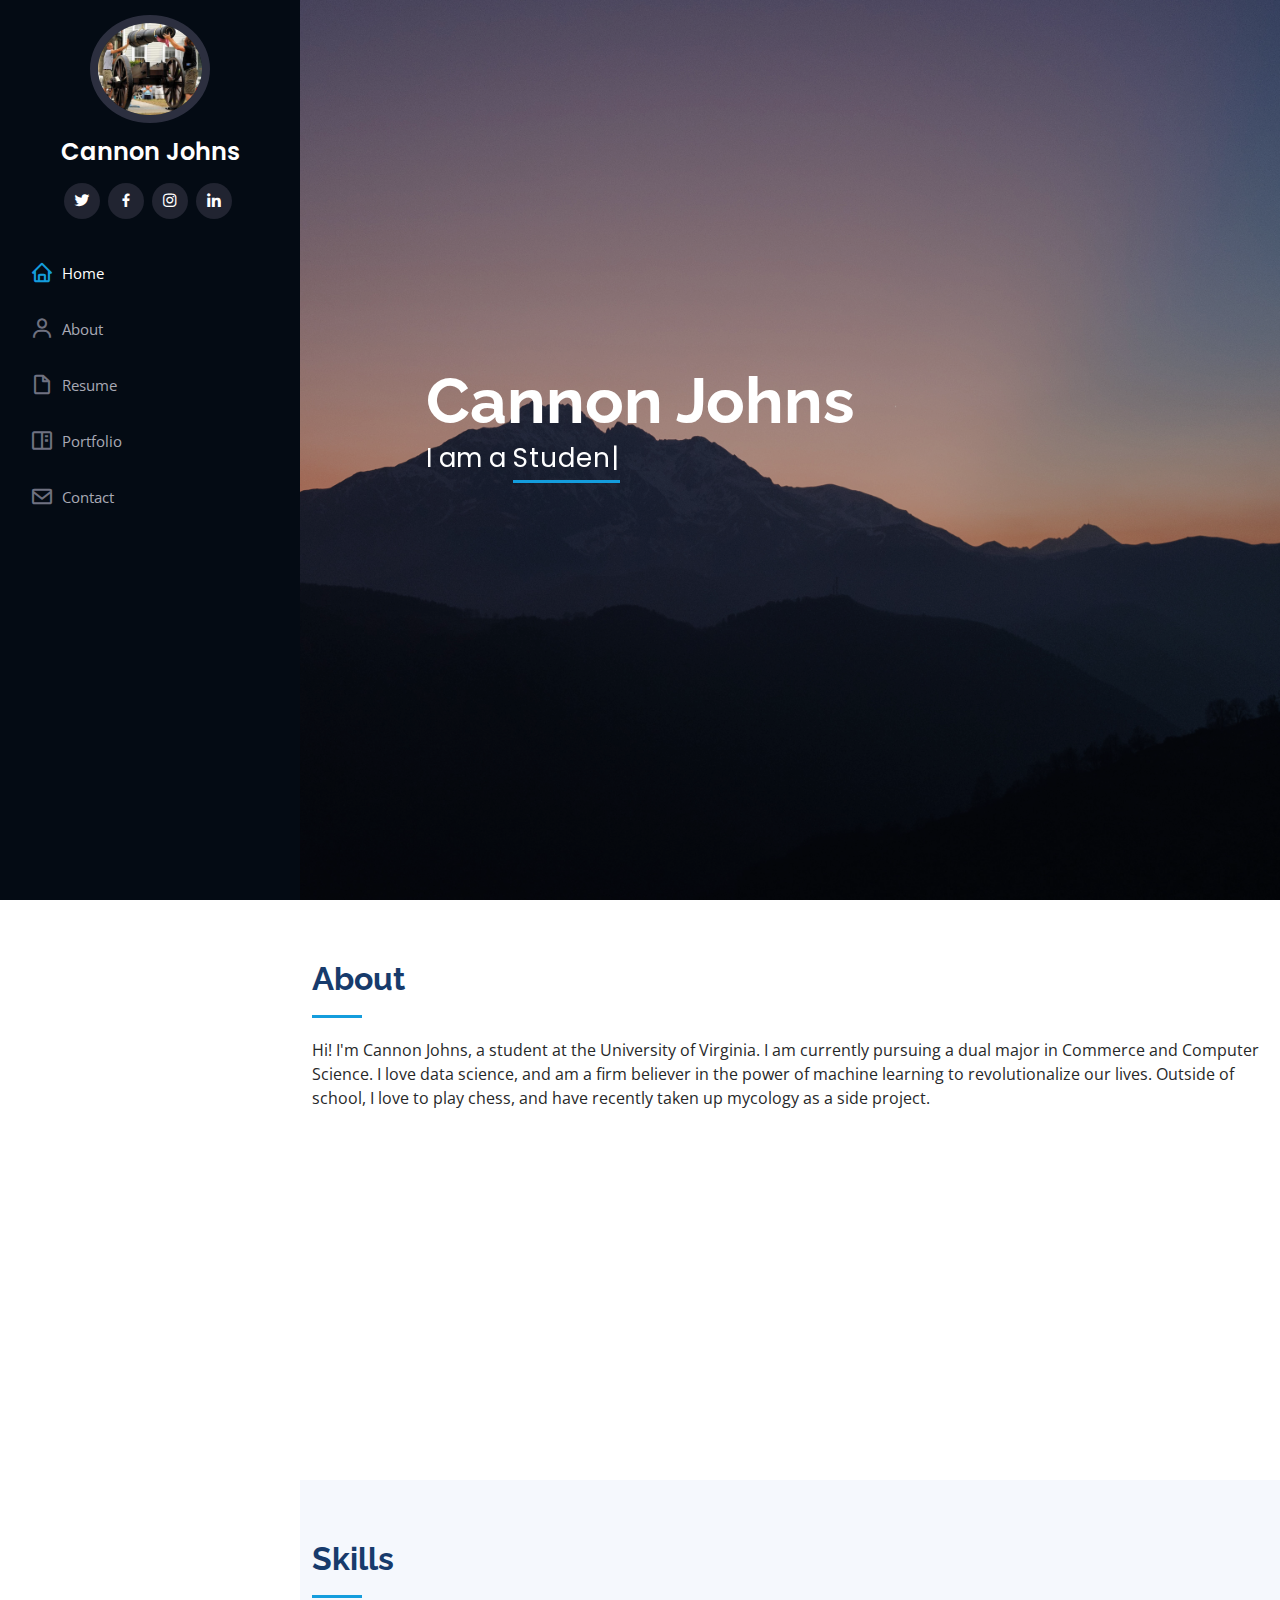
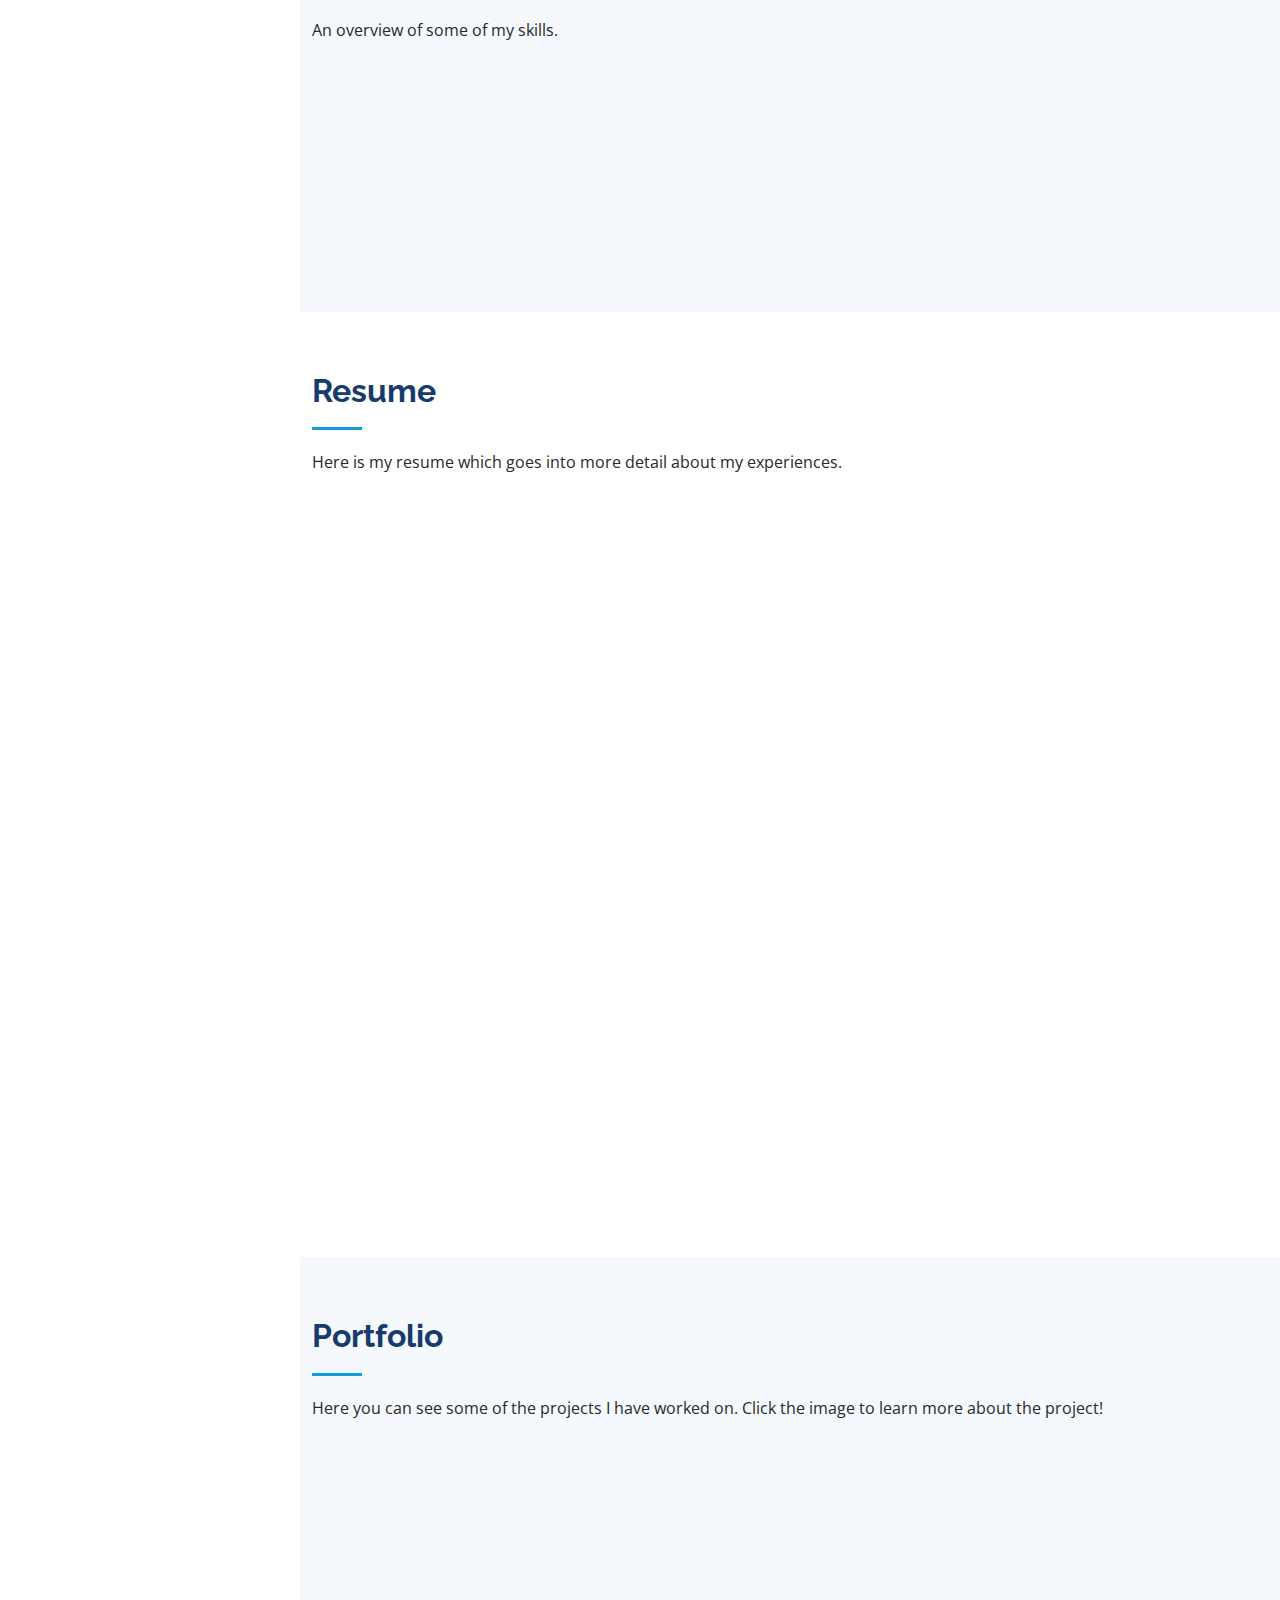
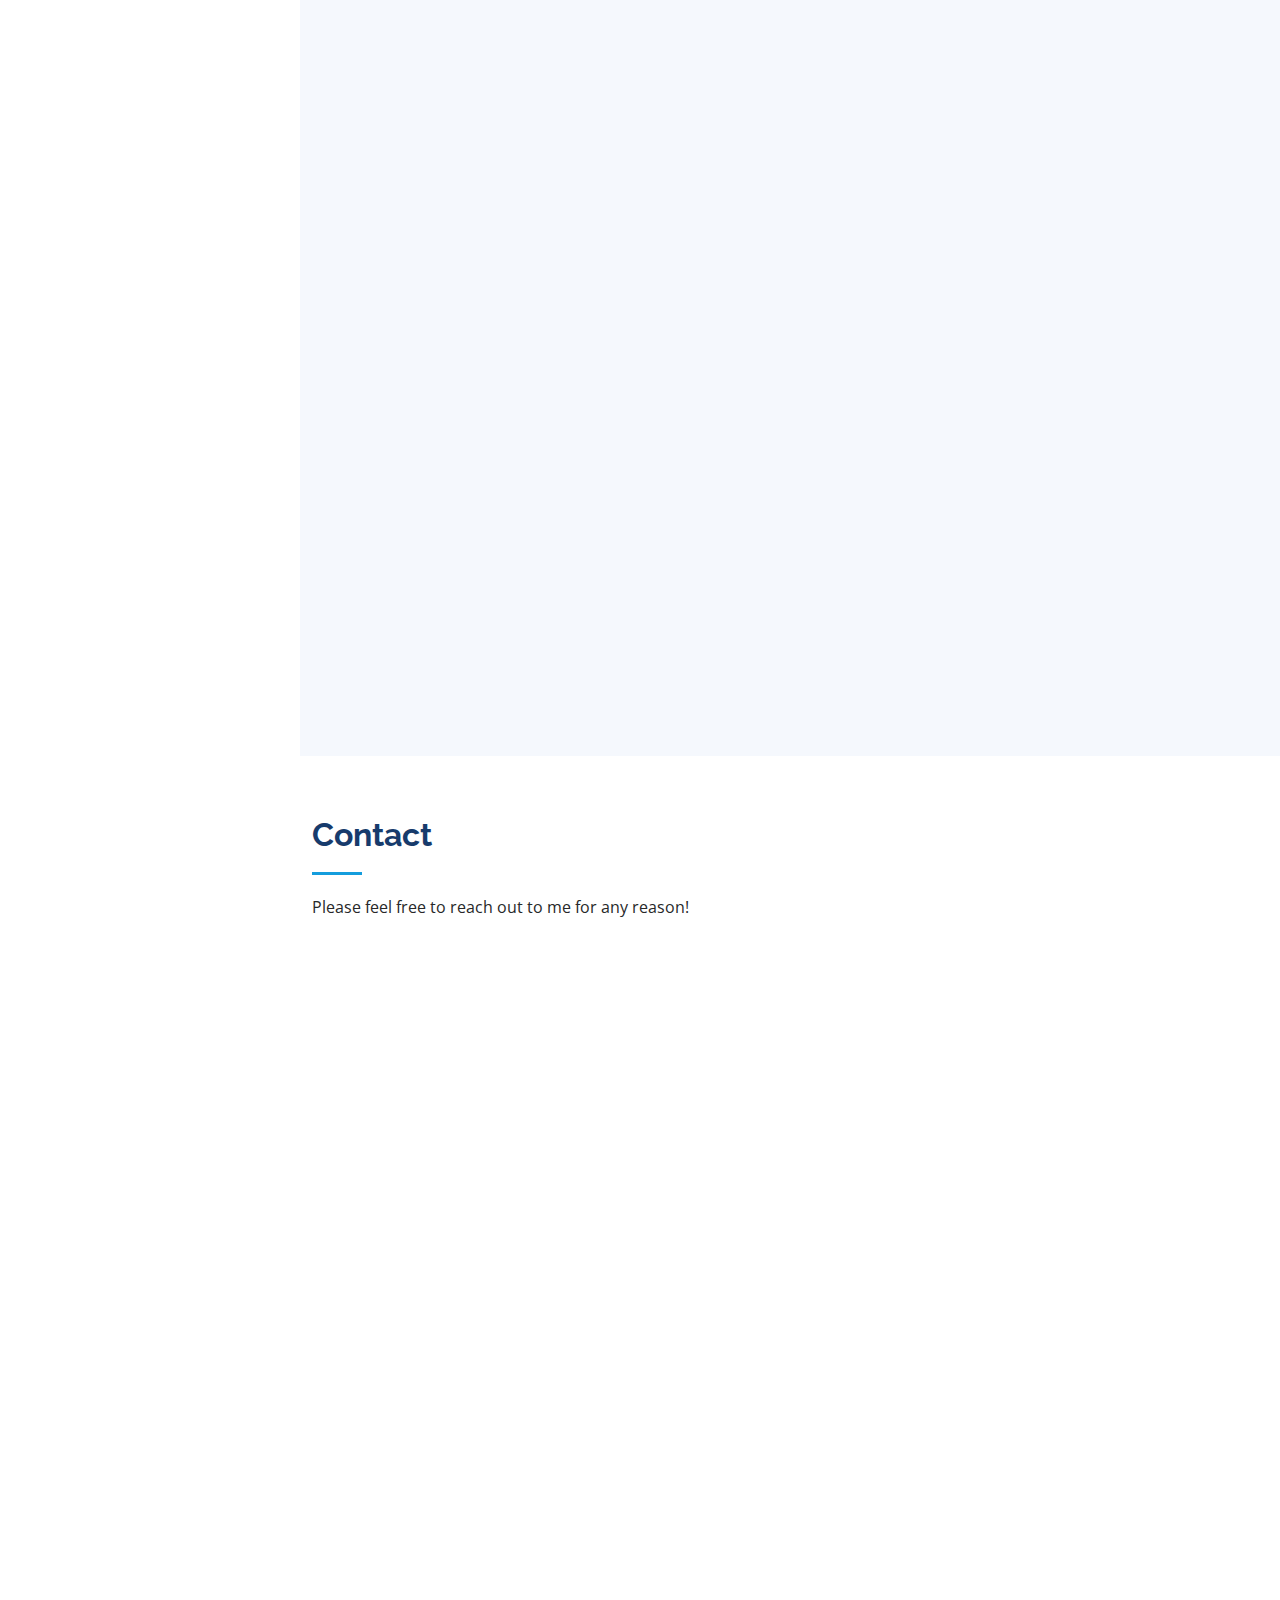
==== index.html @ 909ea7c9 "first" ====
<!DOCTYPE html>
<html lang="en">

<head>
  <meta charset="utf-8">
  <meta content="width=device-width, initial-scale=1.0" name="viewport">

  <title>Cannon Johns</title>
  <meta content="" name="description">
  <meta content="" name="keywords">

  <!-- Favicons -->
  <link href="assets/img/favicon.png" rel="icon">
  <link href="assets/img/apple-touch-icon.png" rel="apple-touch-icon">

  <!-- Google Fonts -->
  <link href="https://fonts.googleapis.com/css?family=Open+Sans:300,300i,400,400i,600,600i,700,700i|Raleway:300,300i,400,400i,500,500i,600,600i,700,700i|Poppins:300,300i,400,400i,500,500i,600,600i,700,700i" rel="stylesheet">

  <!-- Vendor CSS Files -->
  <!-- This is all bootstrap stuff, I kinda copy pasted it maybe... -->
  <link href="assets/vendor/aos/aos.css" rel="stylesheet">
  <link href="assets/vendor/bootstrap/css/bootstrap.min.css" rel="stylesheet">
  <link href="assets/vendor/bootstrap-icons/bootstrap-icons.css" rel="stylesheet">
  <link href="assets/vendor/boxicons/css/boxicons.min.css" rel="stylesheet">
  <link href="assets/vendor/glightbox/css/glightbox.min.css" rel="stylesheet">
  <link href="assets/vendor/swiper/swiper-bundle.min.css" rel="stylesheet">

  <!-- Actual Style Sheet -->
  <link href="assets/css/style.css" rel="stylesheet">

</head>

<body>


  <i class="bi bi-list mobile-nav-toggle d-xl-none"></i>

  <!-- ======= Header ======= -->
  <header id="header">
    <div class="d-flex flex-column">

      <div class="profile">
        <img src="assets/img/profile-img.jpg" alt="" class="img-fluid rounded-circle">
        <h1 class="text-light"><a href="index.html">Cannon Johns</a></h1>
        <div class="social-links mt-3 text-center">
          <a href="#" class="twitter"><i class="bx bxl-twitter"></i></a>
          <a href="#" class="facebook"><i class="bx bxl-facebook"></i></a>
          <a href="#" class="instagram"><i class="bx bxl-instagram"></i></a>
          <a href="#" class="linkedin"><i class="bx bxl-linkedin"></i></a>
        </div>
      </div>

      <nav id="navbar" class="nav-menu navbar">
        <ul>
          <li><a href="#hero" class="nav-link scrollto active"><i class="bx bx-home"></i> <span>Home</span></a></li>
          <li><a href="#about" class="nav-link scrollto"><i class="bx bx-user"></i> <span>About</span></a></li>
          <li><a href="#resume" class="nav-link scrollto"><i class="bx bx-file-blank"></i> <span>Resume</span></a></li>
          <li><a href="#portfolio" class="nav-link scrollto"><i class="bx bx-book-content"></i> <span>Portfolio</span></a></li>
          <li><a href="#contact" class="nav-link scrollto"><i class="bx bx-envelope"></i> <span>Contact</span></a></li>
        </ul>
      </nav><!-- .nav-menu -->
    </div>
  </header><!-- End Header -->

  <!-- I saw this on a site and thought it looked cool so I yoinked it -->
  <section id="hero" class="d-flex flex-column justify-content-center align-items-center">
    <div class="hero-container" data-aos="fade-in">
      <h1>Cannon Johns</h1>
      <p>I am a <span class="typed" data-typed-items="Student, Developer, Chess Player, Mycologist"></span></p>
    </div>
  </section>

  <main id="main">

    <!-- ======= About Section ======= -->
    <section id="about" class="about">
      <div class="container">

        <div class="section-title">
          <h2>About</h2>
          <p>Hi! I'm Cannon Johns, a student at the University of Virginia. I am currently pursuing a dual major in Commerce and Computer Science. I love data science, and am a firm believer in the power of machine learning to revolutionalize our lives. Outside of school, I love to play chess, and have recently taken up mycology as a side project.</p>
        </div>

        <div class="row">
          <div class="col-lg-4" data-aos="fade-right">
            <img src="assets/img/profile-img.jpg" class="img-fluid" alt="">
          </div>
          <div class="col-lg-8 pt-4 pt-lg-0 content" data-aos="fade-left">
            <h3>Student &amp; Data Scientist.</h3>
            <p class="font-italic">
              Here are some quick facts to help get to know me better.
            </p>
            <div class="row">
              <div class="col-lg-6">
                <ul>
                  <li><i class="bi bi-chevron-right"></i> <strong>Birthday:</strong> <span>August 6 2002</span></li>
                  <li><i class="bi bi-chevron-right"></i> <strong>Website:</strong> <span>www.cannon.fish</span></li>
                  <li><i class="bi bi-chevron-right"></i> <strong>Phone:</strong> <span>+1 954 299 5929</span></li>
                  <li><i class="bi bi-chevron-right"></i> <strong>City:</strong> <span>Fort Lauderdale, FL</span></li>
                </ul>
              </div>
              <div class="col-lg-6">
                <ul>
                  <li><i class="bi bi-chevron-right"></i> <strong>Age:</strong> <span>18</span></li>
                  <li><i class="bi bi-chevron-right"></i> <strong>Degree:</strong> <span>Pursuing Bachelors</span></li>
                  <li><i class="bi bi-chevron-right"></i> <strong>Email:</strong> <span>cannonjohns10@gmail.com</span></li>
                  <li><i class="bi bi-chevron-right"></i> <strong>Work Status:</strong> <span>Open to Summer Internships</span></li>
                </ul>
              </div>
            </div>
            <p>
             
            </p>
          </div>
        </div>

      </div>
    </section><!-- End About Section -->

    

    <!-- ======= Skills Section ======= -->
    <section id="skills" class="skills section-bg">
      <div class="container">

        <div class="section-title">
          <h2>Skills</h2>
          <p>An overview of some of my skills.</p>
        </div>

        <div class="row skills-content">

          <div class="col-lg-6" data-aos="fade-up">

            <div class="progress">
              <span class="skill">HTML <i class="val">100%</i></span>
              <div class="progress-bar-wrap">
                <div class="progress-bar" role="progressbar" aria-valuenow="100" aria-valuemin="0" aria-valuemax="100"></div>
              </div>
            </div>

            <div class="progress">
              <span class="skill">CSS <i class="val">90%</i></span>
              <div class="progress-bar-wrap">
                <div class="progress-bar" role="progressbar" aria-valuenow="90" aria-valuemin="0" aria-valuemax="100"></div>
              </div>
            </div>

            <div class="progress">
              <span class="skill">JavaScript <i class="val">75%</i></span>
              <div class="progress-bar-wrap">
                <div class="progress-bar" role="progressbar" aria-valuenow="75" aria-valuemin="0" aria-valuemax="100"></div>
              </div>
            </div>

          </div>

          <div class="col-lg-6" data-aos="fade-up" data-aos-delay="100">

            <div class="progress">
              <span class="skill">D3 <i class="val">80%</i></span>
              <div class="progress-bar-wrap">
                <div class="progress-bar" role="progressbar" aria-valuenow="80" aria-valuemin="0" aria-valuemax="100"></div>
              </div>
            </div>

            <div class="progress">
              <span class="skill">Python <i class="val">90%</i></span>
              <div class="progress-bar-wrap">
                <div class="progress-bar" role="progressbar" aria-valuenow="90" aria-valuemin="0" aria-valuemax="100"></div>
              </div>
            </div>

            <div class="progress">
              <span class="skill">TensorFLow <i class="val">55%</i></span>
              <div class="progress-bar-wrap">
                <div class="progress-bar" role="progressbar" aria-valuenow="55" aria-valuemin="0" aria-valuemax="100"></div>
              </div>
            </div>

          </div>

        </div>

      </div>
    </section><!-- End Skills Section -->

    <!-- ======= Resume Section ======= -->
    <section id="resume" class="resume">
      <div class="container">

        <div class="section-title">
          <h2>Resume</h2>
          <p>Here is my resume which goes into more detail about my experiences.</p>
        </div>

        <div class="row">
          <div class="col-lg-6" data-aos="fade-up">
            <h3 class="resume-title">Summary</h3>
            <div class="resume-item pb-0">
              <h4>Cannon Johns</h4>
              <p><em>Innovative and deadline-driven Data Scientist with 3+ years of experience designing and developing user-centered data visualization material from initial concept to final, polished deliverable.</em></p>
              <ul>
                <li>2801 Center Avenue, Fort Lauderdale, FL</li>
                <li>+1 954 299 5929</li>
                <li>cannonjohns10@gmail.com</li>
              </ul>
            </div>

            <h3 class="resume-title">Education</h3>
            <div class="resume-item">
              <h4>Bachelors In Commerce &amp; Computer Science</h4>
              <h5>2020 - 2024</h5>
              <p><em>University of Virginia, Charlottesville, VA</em></p>
              <p>replace this later</p>
            </div>
            <div class="resume-item">
              <h4>High School Diploma</h4>
              <h5>2016 - 2020</h5>
              <p><em>North Broward Preparatory</em></p>
              <p>Replace this later</p>
            </div>
          </div>
          <div class="col-lg-6" data-aos="fade-up" data-aos-delay="100">
            <h3 class="resume-title">Professional Experience</h3>
            <div class="resume-item">
              <h4>Forge Launch Internship</h4>
              <h5>2021 - Present</h5>
              <p><em>????</em></p>
              <ul>
                <li>I</li>
                <li>Don't </li>
                <li>Know</li>
                <li>Yet...</li>
              </ul>
            </div>
            <div class="resume-item">
              <h4>Fill in later</h4>
              <h5>1999 - 1998 :O</h5>
              <p><em>Fill in later</em></p>
              <ul>
                <li>Fill in later</li>
                <li>Fill in later</li>
                <li>Fill in later</li>
                <li>Fill in later</li>
              </ul>
            </div>
          </div>
        </div>

      </div>
    </section><!-- End Resume Section -->

    <!-- ======= Portfolio Section ======= -->
    <section id="portfolio" class="portfolio section-bg">
      <div class="container">

        <div class="section-title">
          <h2>Portfolio</h2>
          <p>Here you can see some of the projects I have worked on. Click the image to learn more about the project!</p>
        </div>

        <div class="row" data-aos="fade-up">
          <div class="col-lg-12 d-flex justify-content-center">
            <ul id="portfolio-flters">
              <li data-filter="*" class="filter-active">All</li>
              <li data-filter=".filter-app">Data</li>
              <li data-filter=".filter-card">Web</li>
              <li data-filter=".filter-web">Hobby</li>
            </ul>
          </div>
        </div>

        <div class="row portfolio-container" data-aos="fade-up" data-aos-delay="100">

          <div class="col-lg-4 col-md-6 portfolio-item filter-app">
            <div class="portfolio-wrap">
              <img src="assets/img/portfolio/portfolio-1.jpg" class="img-fluid" alt="">
              <div class="portfolio-links">
                <a href="assets/img/portfolio/portfolio-1.jpg" data-gallery="portfolioGallery" class="portfolio-lightbox" title="App 1"><i class="bx bx-plus"></i></a>
                <a href="portfolio-details.html" title="More Details"><i class="bx bx-link"></i></a>
              </div>
            </div>
          </div>

          <div class="col-lg-4 col-md-6 portfolio-item filter-web">
            <div class="portfolio-wrap">
              <img src="assets/img/portfolio/portfolio-2.jpg" class="img-fluid" alt="">
              <div class="portfolio-links">
                <a href="assets/img/portfolio/portfolio-2.jpg" data-gallery="portfolioGallery" class="portfolio-lightbox" title="Web 3"><i class="bx bx-plus"></i></a>
                <a href="portfolio-details.html" title="More Details"><i class="bx bx-link"></i></a>
              </div>
            </div>
          </div>

          <div class="col-lg-4 col-md-6 portfolio-item filter-app">
            <div class="portfolio-wrap">
              <img src="assets/img/portfolio/portfolio-3.jpg" class="img-fluid" alt="">
              <div class="portfolio-links">
                <a href="assets/img/portfolio/portfolio-3.jpg" data-gallery="portfolioGallery" class="portfolio-lightbox" title="App 2"><i class="bx bx-plus"></i></a>
                <a href="portfolio-details.html" title="More Details"><i class="bx bx-link"></i></a>
              </div>
            </div>
          </div>

          <div class="col-lg-4 col-md-6 portfolio-item filter-card">
            <div class="portfolio-wrap">
              <img src="assets/img/portfolio/portfolio-4.jpg" class="img-fluid" alt="">
              <div class="portfolio-links">
                <a href="assets/img/portfolio/portfolio-4.jpg" data-gallery="portfolioGallery" class="portfolio-lightbox" title="Card 2"><i class="bx bx-plus"></i></a>
                <a href="portfolio-details.html" title="More Details"><i class="bx bx-link"></i></a>
              </div>
            </div>
          </div>

          <div class="col-lg-4 col-md-6 portfolio-item filter-web">
            <div class="portfolio-wrap">
              <img src="assets/img/portfolio/portfolio-5.jpg" class="img-fluid" alt="">
              <div class="portfolio-links">
                <a href="assets/img/portfolio/portfolio-5.jpg" data-gallery="portfolioGallery" class="portfolio-lightbox" title="Web 2"><i class="bx bx-plus"></i></a>
                <a href="portfolio-details.html" title="More Details"><i class="bx bx-link"></i></a>
              </div>
            </div>
          </div>

          <div class="col-lg-4 col-md-6 portfolio-item filter-app">
            <div class="portfolio-wrap">
              <img src="assets/img/portfolio/portfolio-6.jpg" class="img-fluid" alt="">
              <div class="portfolio-links">
                <a href="assets/img/portfolio/portfolio-6.jpg" data-gallery="portfolioGallery" class="portfolio-lightbox" title="App 3"><i class="bx bx-plus"></i></a>
                <a href="portfolio-details.html" title="More Details"><i class="bx bx-link"></i></a>
              </div>
            </div>
          </div>

          <div class="col-lg-4 col-md-6 portfolio-item filter-card">
            <div class="portfolio-wrap">
              <img src="assets/img/portfolio/portfolio-7.jpg" class="img-fluid" alt="">
              <div class="portfolio-links">
                <a href="assets/img/portfolio/portfolio-7.jpg" data-gallery="portfolioGallery" class="portfolio-lightbox" title="Card 1"><i class="bx bx-plus"></i></a>
                <a href="portfolio-details.html" title="More Details"><i class="bx bx-link"></i></a>
              </div>
            </div>
          </div>

          <div class="col-lg-4 col-md-6 portfolio-item filter-card">
            <div class="portfolio-wrap">
              <img src="assets/img/portfolio/portfolio-8.jpg" class="img-fluid" alt="">
              <div class="portfolio-links">
                <a href="assets/img/portfolio/portfolio-8.jpg" data-gallery="portfolioGallery" class="portfolio-lightbox" title="Card 3"><i class="bx bx-plus"></i></a>
                <a href="portfolio-details.html" title="More Details"><i class="bx bx-link"></i></a>
              </div>
            </div>
          </div>

          <div class="col-lg-4 col-md-6 portfolio-item filter-web">
            <div class="portfolio-wrap">
              <img src="assets/img/portfolio/portfolio-9.jpg" class="img-fluid" alt="">
              <div class="portfolio-links">
                <a href="assets/img/portfolio/portfolio-9.jpg" data-gallery="portfolioGallery" class="portfolio-lightbox" title="Web 3"><i class="bx bx-plus"></i></a>
                <a href="portfolio-details.html" title="More Details"><i class="bx bx-link"></i></a>
              </div>
            </div>
          </div>

        </div>

      </div>
    </section><!-- End Portfolio Section -->

    

    <!-- ======= Contact Section ======= -->
    <section id="contact" class="contact">
      <div class="container">

        <div class="section-title">
          <h2>Contact</h2>
          <p>Please feel free to reach out to me for any reason!</p>
        </div>

        <div class="row" data-aos="fade-in">

          <div class="col-lg-5 d-flex align-items-stretch">
            <div class="info">
              <div class="address">
                <i class="bi bi-geo-alt"></i>
                <h4>Location:</h4>
                <p>228 Echols, Charlottesville, VA</p>
              </div>

              <div class="email">
                <i class="bi bi-envelope"></i>
                <h4>Email:</h4>
                <p>cannonjohns10@gmail.com</p>
              </div>

              <div class="phone">
                <i class="bi bi-phone"></i>
                <h4>Call:</h4>
                <p>+1 954 299 5929</p>
              </div>

              <iframe src="https://www.google.com/maps/embed?pb=!1m14!1m8!1m3!1d12570.322906606018!2d-78.5079772!3d38.0335529!3m2!1i1024!2i768!4f13.1!3m3!1m2!1s0x0%3A0x405108c2cc8b5846!2sUniversity%20of%20Virginia!5e0!3m2!1sen!2sus!4v1615738362156!5m2!1sen!2sus" frameborder="0" style="border:0; width: 100%; height: 290px;" allowfullscreen></iframe>
            </div>

          </div>

          <div class="col-lg-7 mt-5 mt-lg-0 d-flex align-items-stretch">
            <form action="forms/contact.php" method="post" role="form" class="php-email-form">
              <div class="row">
                <div class="form-group col-md-6">
                  <label for="name">Your Name</label>
                  <input type="text" name="name" class="form-control" id="name" required>
                </div>
                <div class="form-group col-md-6">
                  <label for="name">Your Email</label>
                  <input type="email" class="form-control" name="email" id="email" required>
                </div>
              </div>
              <div class="form-group">
                <label for="name">Subject</label>
                <input type="text" class="form-control" name="subject" id="subject" required>
              </div>
              <div class="form-group">
                <label for="name">Message</label>
                <textarea class="form-control" name="message" rows="10" required></textarea>
              </div>
              <div class="my-3">
                <div class="loading">Loading</div>
                <div class="error-message"></div>
                <div class="sent-message">Your message has been sent. Thank you!</div>
              </div>
              <div class="text-center"><button type="submit">Send Message</button></div>
            </form>
          </div>

        </div>

      </div>
    </section><!-- End Contact Section -->

  </main><!-- End #main -->

  <!-- ======= Footer ======= -->
  

  <a href="#" class="back-to-top d-flex align-items-center justify-content-center"><i class="bi bi-arrow-up-short"></i></a>

  <!-- Vendor JS Files -->
  <script src="assets/vendor/aos/aos.js"></script>
  <script src="assets/vendor/bootstrap/js/bootstrap.bundle.min.js"></script>
  <script src="assets/vendor/glightbox/js/glightbox.min.js"></script>
  <script src="assets/vendor/isotope-layout/isotope.pkgd.min.js"></script>
  <script src="assets/vendor/php-email-form/validate.js"></script>
  <script src="assets/vendor/purecounter/purecounter.js"></script>
  <script src="assets/vendor/swiper/swiper-bundle.min.js"></script>
  <script src="assets/vendor/typed.js/typed.min.js"></script>
  <script src="assets/vendor/waypoints/noframework.waypoints.js"></script>

  <!-- Template Main JS File -->
  <script src="assets/js/main.js"></script>

</body>

</html>
---- assets/css/style.css ----
/**
* Template Name: iPortfolio - v3.0.1
* Template URL: https://bootstrapmade.com/iportfolio-bootstrap-portfolio-websites-template/
* Author: BootstrapMade.com
* License: https://bootstrapmade.com/license/
*/

/*--------------------------------------------------------------
# General
--------------------------------------------------------------*/
body {
  font-family: "Open Sans", sans-serif;
  color: #272829;
}

a {
  color: #149ddd;
  text-decoration: none;
}

a:hover {
  color: #37b3ed;
  text-decoration: none;
}

h1, h2, h3, h4, h5, h6 {
  font-family: "Raleway", sans-serif;
}

/*--------------------------------------------------------------
# Back to top button
--------------------------------------------------------------*/
.back-to-top {
  position: fixed;
  visibility: hidden;
  opacity: 0;
  right: 15px;
  bottom: 15px;
  z-index: 996;
  background: #149ddd;
  width: 40px;
  height: 40px;
  border-radius: 50px;
  transition: all 0.4s;
}

.back-to-top i {
  font-size: 28px;
  color: #fff;
  line-height: 0;
}

.back-to-top:hover {
  background: #2eafec;
  color: #fff;
}

.back-to-top.active {
  visibility: visible;
  opacity: 1;
}

/*--------------------------------------------------------------
# Header
--------------------------------------------------------------*/
#header {
  position: fixed;
  top: 0;
  left: 0;
  bottom: 0;
  width: 300px;
  transition: all ease-in-out 0.5s;
  z-index: 9997;
  transition: all 0.5s;
  padding: 0 15px;
  background: #040b14;
  overflow-y: auto;
}

#header .profile img {
  margin: 15px auto;
  display: block;
  width: 120px;
  border: 8px solid #2c2f3f;
}

#header .profile h1 {
  font-size: 24px;
  margin: 0;
  padding: 0;
  font-weight: 600;
  -moz-text-align-last: center;
  text-align-last: center;
  font-family: "Poppins", sans-serif;
}

#header .profile h1 a, #header .profile h1 a:hover {
  color: #fff;
  text-decoration: none;
}

#header .profile .social-links a {
  font-size: 18px;
  display: inline-block;
  background: #212431;
  color: #fff;
  line-height: 1;
  padding: 8px 0;
  margin-right: 4px;
  border-radius: 50%;
  text-align: center;
  width: 36px;
  height: 36px;
  transition: 0.3s;
}

#header .profile .social-links a:hover {
  background: #149ddd;
  color: #fff;
  text-decoration: none;
}

#main {
  margin-left: 300px;
}

@media (max-width: 1199px) {
  #header {
    left: -300px;
  }
  #main {
    margin-left: 0;
  }
}

/*--------------------------------------------------------------
# Navigation Menu
--------------------------------------------------------------*/
/* Desktop Navigation */
.nav-menu {
  padding: 30px 0 0 0;
}

.nav-menu * {
  margin: 0;
  padding: 0;
  list-style: none;
}

.nav-menu > ul > li {
  position: relative;
  white-space: nowrap;
}

.nav-menu a {
  display: flex;
  align-items: center;
  color: #a8a9b4;
  padding: 12px 15px;
  margin-bottom: 8px;
  transition: 0.3s;
  font-size: 15px;
}

.nav-menu a i {
  font-size: 24px;
  padding-right: 8px;
  color: #6f7180;
}

.nav-menu a:hover, .nav-menu .active, .nav-menu li:hover > a {
  text-decoration: none;
  color: #fff;
}

.nav-menu a:hover i, .nav-menu .active i, .nav-menu li:hover > a i {
  color: #149ddd;
}

/* Mobile Navigation */
.mobile-nav-toggle {
  position: fixed;
  right: 15px;
  top: 15px;
  z-index: 9998;
  border: 0;
  font-size: 24px;
  transition: all 0.4s;
  outline: none !important;
  background-color: #149ddd;
  color: #fff;
  width: 40px;
  height: 40px;
  display: inline-flex;
  align-items: center;
  justify-content: center;
  line-height: 0;
  border-radius: 50px;
  cursor: pointer;
}

.mobile-nav-active {
  overflow: hidden;
}

.mobile-nav-active #header {
  left: 0;
}

/*--------------------------------------------------------------
# Hero Section
--------------------------------------------------------------*/
#hero {
  width: 100%;
  height: 100vh;
  background: url("../img/hero-bg.jpg") top center;
  background-size: cover;
}

#hero:before {
  content: "";
  background: rgba(5, 13, 24, 0.3);
  position: absolute;
  bottom: 0;
  top: 0;
  left: 0;
  right: 0;
  z-index: 1;
}

#hero .hero-container {
  position: relative;
  z-index: 2;
  min-width: 300px;
}

#hero h1 {
  margin: 0 0 10px 0;
  font-size: 64px;
  font-weight: 700;
  line-height: 56px;
  color: #fff;
}

#hero p {
  color: #fff;
  margin-bottom: 50px;
  font-size: 26px;
  font-family: "Poppins", sans-serif;
}

#hero p span {
  color: #fff;
  padding-bottom: 4px;
  letter-spacing: 1px;
  border-bottom: 3px solid #149ddd;
}

@media (min-width: 1024px) {
  #hero {
    background-attachment: fixed;
  }
}

@media (max-width: 768px) {
  #hero h1 {
    font-size: 28px;
    line-height: 36px;
  }
  #hero h2 {
    font-size: 18px;
    line-height: 24px;
    margin-bottom: 30px;
  }
}

/*--------------------------------------------------------------
# Sections General
--------------------------------------------------------------*/
section {
  padding: 60px 0;
  overflow: hidden;
}

.section-bg {
  background: #f5f8fd;
}

.section-title {
  padding-bottom: 30px;
}

.section-title h2 {
  font-size: 32px;
  font-weight: bold;
  margin-bottom: 20px;
  padding-bottom: 20px;
  position: relative;
  color: #173b6c;
}

.section-title h2::after {
  content: '';
  position: absolute;
  display: block;
  width: 50px;
  height: 3px;
  background: #149ddd;
  bottom: 0;
  left: 0;
}

.section-title p {
  margin-bottom: 0;
}

/*--------------------------------------------------------------
# About
--------------------------------------------------------------*/
.about .content h3 {
  font-weight: 700;
  font-size: 26px;
  color: #173b6c;
}

.about .content ul {
  list-style: none;
  padding: 0;
}

.about .content ul li {
  margin-bottom: 20px;
  display: flex;
  align-items: center;
}

.about .content ul strong {
  margin-right: 10px;
}

.about .content ul i {
  font-size: 16px;
  margin-right: 5px;
  color: #149ddd;
  line-height: 0;
}

.about .content p:last-child {
  margin-bottom: 0;
}

/*--------------------------------------------------------------
# Facts
--------------------------------------------------------------*/
.facts {
  padding-bottom: 30px;
}

.facts .count-box {
  padding: 30px;
  width: 100%;
}

.facts .count-box i {
  display: block;
  font-size: 44px;
  color: #149ddd;
  float: left;
  line-height: 0;
}

.facts .count-box span {
  font-size: 48px;
  line-height: 40px;
  display: block;
  font-weight: 700;
  color: #050d18;
  margin-left: 60px;
}

.facts .count-box p {
  padding: 15px 0 0 0;
  margin: 0 0 0 60px;
  font-family: "Raleway", sans-serif;
  font-size: 14px;
  color: #122f57;
}

.facts .count-box a {
  font-weight: 600;
  display: block;
  margin-top: 20px;
  color: #122f57;
  font-size: 15px;
  font-family: "Poppins", sans-serif;
  transition: ease-in-out 0.3s;
}

.facts .count-box a:hover {
  color: #1f5297;
}

/*--------------------------------------------------------------
# Akills
--------------------------------------------------------------*/
.skills .progress {
  height: 60px;
  display: block;
  background: none;
  border-radius: 0;
}

.skills .progress .skill {
  padding: 0;
  margin: 0 0 6px 0;
  text-transform: uppercase;
  display: block;
  font-weight: 600;
  font-family: "Poppins", sans-serif;
  color: #050d18;
}

.skills .progress .skill .val {
  float: right;
  font-style: normal;
}

.skills .progress-bar-wrap {
  background: #dce8f8;
  height: 10px;
}

.skills .progress-bar {
  width: 1px;
  height: 10px;
  transition: .9s;
  background-color: #149ddd;
}

/*--------------------------------------------------------------
# Resume
--------------------------------------------------------------*/
.resume .resume-title {
  font-size: 26px;
  font-weight: 700;
  margin-top: 20px;
  margin-bottom: 20px;
  color: #050d18;
}

.resume .resume-item {
  padding: 0 0 20px 20px;
  margin-top: -2px;
  border-left: 2px solid #1f5297;
  position: relative;
}

.resume .resume-item h4 {
  line-height: 18px;
  font-size: 18px;
  font-weight: 600;
  text-transform: uppercase;
  font-family: "Poppins", sans-serif;
  color: #050d18;
  margin-bottom: 10px;
}

.resume .resume-item h5 {
  font-size: 16px;
  background: #e4edf9;
  padding: 5px 15px;
  display: inline-block;
  font-weight: 600;
  margin-bottom: 10px;
}

.resume .resume-item ul {
  padding-left: 20px;
}

.resume .resume-item ul li {
  padding-bottom: 10px;
}

.resume .resume-item:last-child {
  padding-bottom: 0;
}

.resume .resume-item::before {
  content: "";
  position: absolute;
  width: 16px;
  height: 16px;
  border-radius: 50px;
  left: -9px;
  top: 0;
  background: #fff;
  border: 2px solid #1f5297;
}

/*--------------------------------------------------------------
# Portfolio
--------------------------------------------------------------*/
.portfolio .portfolio-item {
  margin-bottom: 30px;
}

.portfolio #portfolio-flters {
  padding: 0;
  margin: 0 auto 35px auto;
  list-style: none;
  text-align: center;
  background: #fff;
  border-radius: 50px;
  padding: 2px 15px;
}

.portfolio #portfolio-flters li {
  cursor: pointer;
  display: inline-block;
  padding: 10px 15px 8px 15px;
  font-size: 14px;
  font-weight: 600;
  line-height: 1;
  text-transform: uppercase;
  color: #272829;
  margin-bottom: 5px;
  transition: all 0.3s ease-in-out;
}

.portfolio #portfolio-flters li:hover, .portfolio #portfolio-flters li.filter-active {
  color: #149ddd;
}

.portfolio #portfolio-flters li:last-child {
  margin-right: 0;
}

.portfolio .portfolio-wrap {
  transition: 0.3s;
  position: relative;
  overflow: hidden;
  z-index: 1;
}

.portfolio .portfolio-wrap::before {
  content: "";
  background: rgba(255, 255, 255, 0.5);
  position: absolute;
  left: 0;
  right: 0;
  top: 0;
  bottom: 0;
  transition: all ease-in-out 0.3s;
  z-index: 2;
  opacity: 0;
}

.portfolio .portfolio-wrap .portfolio-links {
  opacity: 1;
  left: 0;
  right: 0;
  bottom: -60px;
  z-index: 3;
  position: absolute;
  transition: all ease-in-out 0.3s;
  display: flex;
  justify-content: center;
}

.portfolio .portfolio-wrap .portfolio-links a {
  color: #fff;
  font-size: 28px;
  text-align: center;
  background: rgba(20, 157, 221, 0.75);
  transition: 0.3s;
  width: 50%;
}

.portfolio .portfolio-wrap .portfolio-links a:hover {
  background: rgba(20, 157, 221, 0.95);
}

.portfolio .portfolio-wrap .portfolio-links a + a {
  border-left: 1px solid #37b3ed;
}

.portfolio .portfolio-wrap:hover::before {
  top: 0;
  left: 0;
  right: 0;
  bottom: 0;
  opacity: 1;
}

.portfolio .portfolio-wrap:hover .portfolio-links {
  opacity: 1;
  bottom: 0;
}

/*--------------------------------------------------------------
# Portfolio Details
--------------------------------------------------------------*/
.portfolio-details {
  padding-top: 40px;
}

.portfolio-details .portfolio-details-slider img {
  width: 100%;
}

.portfolio-details .portfolio-details-slider .swiper-pagination {
  margin-top: 20px;
  position: relative;
}

.portfolio-details .portfolio-details-slider .swiper-pagination .swiper-pagination-bullet {
  width: 12px;
  height: 12px;
  background-color: #fff;
  opacity: 1;
  border: 1px solid #149ddd;
}

.portfolio-details .portfolio-details-slider .swiper-pagination .swiper-pagination-bullet-active {
  background-color: #149ddd;
}

.portfolio-details .portfolio-info {
  padding: 30px;
  box-shadow: 0px 0 30px rgba(5, 13, 24, 0.08);
}

.portfolio-details .portfolio-info h3 {
  font-size: 22px;
  font-weight: 700;
  margin-bottom: 20px;
  padding-bottom: 20px;
  border-bottom: 1px solid #eee;
}

.portfolio-details .portfolio-info ul {
  list-style: none;
  padding: 0;
  font-size: 15px;
}

.portfolio-details .portfolio-info ul li + li {
  margin-top: 10px;
}

.portfolio-details .portfolio-description {
  padding-top: 30px;
}

.portfolio-details .portfolio-description h2 {
  font-size: 26px;
  font-weight: 700;
  margin-bottom: 20px;
}

.portfolio-details .portfolio-description p {
  padding: 0;
}

/*--------------------------------------------------------------
# Services
--------------------------------------------------------------*/
.services .icon-box {
  margin-bottom: 20px;
}

.services .icon {
  float: left;
  display: flex;
  align-items: center;
  justify-content: center;
  width: 54px;
  height: 54px;
  background: #149ddd;
  border-radius: 50%;
  transition: 0.5s;
  border: 1px solid #149ddd;
}

.services .icon i {
  color: #fff;
  font-size: 24px;
  line-height: 0;
}

.services .icon-box:hover .icon {
  background: #fff;
}

.services .icon-box:hover .icon i {
  color: #149ddd;
}

.services .title {
  margin-left: 80px;
  font-weight: 700;
  margin-bottom: 15px;
  font-size: 18px;
}

.services .title a {
  color: #343a40;
}

.services .title a:hover {
  color: #149ddd;
}

.services .description {
  margin-left: 80px;
  line-height: 24px;
  font-size: 14px;
}

/*--------------------------------------------------------------
# Testimonials
--------------------------------------------------------------*/
.testimonials .testimonial-item {
  box-sizing: content-box;
  text-align: center;
  min-height: 320px;
}

.testimonials .testimonial-item .testimonial-img {
  width: 90px;
  border-radius: 50%;
  margin: 0 auto;
}

.testimonials .testimonial-item h3 {
  font-size: 18px;
  font-weight: bold;
  margin: 10px 0 5px 0;
  color: #111;
}

.testimonials .testimonial-item h4 {
  font-size: 14px;
  color: #999;
  margin: 0;
}

.testimonials .testimonial-item .quote-icon-left, .testimonials .testimonial-item .quote-icon-right {
  color: #c3e8fa;
  font-size: 26px;
}

.testimonials .testimonial-item .quote-icon-left {
  display: inline-block;
  left: -5px;
  position: relative;
}

.testimonials .testimonial-item .quote-icon-right {
  display: inline-block;
  right: -5px;
  position: relative;
  top: 10px;
}

.testimonials .testimonial-item p {
  font-style: italic;
  margin: 0 15px 15px 15px;
  padding: 20px;
  background: #fff;
  position: relative;
  margin-bottom: 35px;
  border-radius: 6px;
  box-shadow: 0px 2px 15px rgba(0, 0, 0, 0.1);
}

.testimonials .testimonial-item p::after {
  content: "";
  width: 0;
  height: 0;
  border-top: 20px solid #fff;
  border-right: 20px solid transparent;
  border-left: 20px solid transparent;
  position: absolute;
  bottom: -20px;
  left: calc(50% - 20px);
}

.testimonials .swiper-pagination {
  margin-top: 20px;
  position: relative;
}

.testimonials .swiper-pagination .swiper-pagination-bullet {
  width: 12px;
  height: 12px;
  background-color: #fff;
  opacity: 1;
  border: 1px solid #149ddd;
}

.testimonials .swiper-pagination .swiper-pagination-bullet-active {
  background-color: #149ddd;
}

/*--------------------------------------------------------------
# Contact
--------------------------------------------------------------*/
.contact {
  padding-bottom: 130px;
}

.contact .info {
  padding: 30px;
  background: #fff;
  width: 100%;
  box-shadow: 0 0 24px 0 rgba(0, 0, 0, 0.12);
}

.contact .info i {
  font-size: 20px;
  color: #149ddd;
  float: left;
  width: 44px;
  height: 44px;
  background: #dff3fc;
  display: flex;
  justify-content: center;
  align-items: center;
  border-radius: 50px;
  transition: all 0.3s ease-in-out;
}

.contact .info h4 {
  padding: 0 0 0 60px;
  font-size: 22px;
  font-weight: 600;
  margin-bottom: 5px;
  color: #050d18;
}

.contact .info p {
  padding: 0 0 10px 60px;
  margin-bottom: 20px;
  font-size: 14px;
  color: #173b6c;
}

.contact .info .email p {
  padding-top: 5px;
}

.contact .info .social-links {
  padding-left: 60px;
}

.contact .info .social-links a {
  font-size: 18px;
  display: inline-block;
  background: #333;
  color: #fff;
  line-height: 1;
  padding: 8px 0;
  border-radius: 50%;
  text-align: center;
  width: 36px;
  height: 36px;
  transition: 0.3s;
  margin-right: 10px;
}

.contact .info .social-links a:hover {
  background: #149ddd;
  color: #fff;
}

.contact .info .email:hover i, .contact .info .address:hover i, .contact .info .phone:hover i {
  background: #149ddd;
  color: #fff;
}

.contact .php-email-form {
  width: 100%;
  padding: 30px;
  background: #fff;
  box-shadow: 0 0 24px 0 rgba(0, 0, 0, 0.12);
}

.contact .php-email-form .form-group {
  padding-bottom: 8px;
}

.contact .php-email-form .validate {
  display: none;
  color: red;
  margin: 0 0 15px 0;
  font-weight: 400;
  font-size: 13px;
}

.contact .php-email-form .error-message {
  display: none;
  color: #fff;
  background: #ed3c0d;
  text-align: left;
  padding: 15px;
  font-weight: 600;
}

.contact .php-email-form .error-message br + br {
  margin-top: 25px;
}

.contact .php-email-form .sent-message {
  display: none;
  color: #fff;
  background: #18d26e;
  text-align: center;
  padding: 15px;
  font-weight: 600;
}

.contact .php-email-form .loading {
  display: none;
  background: #fff;
  text-align: center;
  padding: 15px;
}

.contact .php-email-form .loading:before {
  content: "";
  display: inline-block;
  border-radius: 50%;
  width: 24px;
  height: 24px;
  margin: 0 10px -6px 0;
  border: 3px solid #18d26e;
  border-top-color: #eee;
  -webkit-animation: animate-loading 1s linear infinite;
  animation: animate-loading 1s linear infinite;
}

.contact .php-email-form .form-group {
  margin-bottom: 15px;
}

.contact .php-email-form label {
  padding-bottom: 8px;
}

.contact .php-email-form input, .contact .php-email-form textarea {
  border-radius: 0;
  box-shadow: none;
  font-size: 14px;
}

.contact .php-email-form input {
  height: 44px;
}

.contact .php-email-form textarea {
  padding: 10px 15px;
}

.contact .php-email-form button[type="submit"] {
  background: #149ddd;
  border: 0;
  padding: 10px 24px;
  color: #fff;
  transition: 0.4s;
  border-radius: 4px;
}

.contact .php-email-form button[type="submit"]:hover {
  background: #37b3ed;
}

@-webkit-keyframes animate-loading {
  0% {
    transform: rotate(0deg);
  }
  100% {
    transform: rotate(360deg);
  }
}

@keyframes animate-loading {
  0% {
    transform: rotate(0deg);
  }
  100% {
    transform: rotate(360deg);
  }
}

/*--------------------------------------------------------------
# Breadcrumbs
--------------------------------------------------------------*/
.breadcrumbs {
  padding: 20px 0;
  background: #f9f9f9;
}

.breadcrumbs h2 {
  font-size: 26px;
  font-weight: 300;
}

.breadcrumbs ol {
  display: flex;
  flex-wrap: wrap;
  list-style: none;
  padding: 0;
  margin: 0;
  font-size: 15px;
}

.breadcrumbs ol li + li {
  padding-left: 10px;
}

.breadcrumbs ol li + li::before {
  display: inline-block;
  padding-right: 10px;
  color: #0e2442;
  content: "/";
}

@media (max-width: 768px) {
  .breadcrumbs .d-flex {
    display: block !important;
  }
  .breadcrumbs ol {
    display: block;
  }
  .breadcrumbs ol li {
    display: inline-block;
  }
}

/*--------------------------------------------------------------
# Footer
--------------------------------------------------------------*/
#footer {
  padding: 15px;
  color: #f4f6fd;
  font-size: 14px;
  position: fixed;
  left: 0;
  bottom: 0;
  width: 300px;
  z-index: 9999;
  background: #040b14;
}

#footer .copyright {
  text-align: center;
}

#footer .credits {
  padding-top: 5px;
  text-align: center;
  font-size: 13px;
  color: #eaebf0;
}

@media (max-width: 1199px) {
  #footer {
    position: static;
    width: auto;
    padding-right: 20px 15px;
  }
}
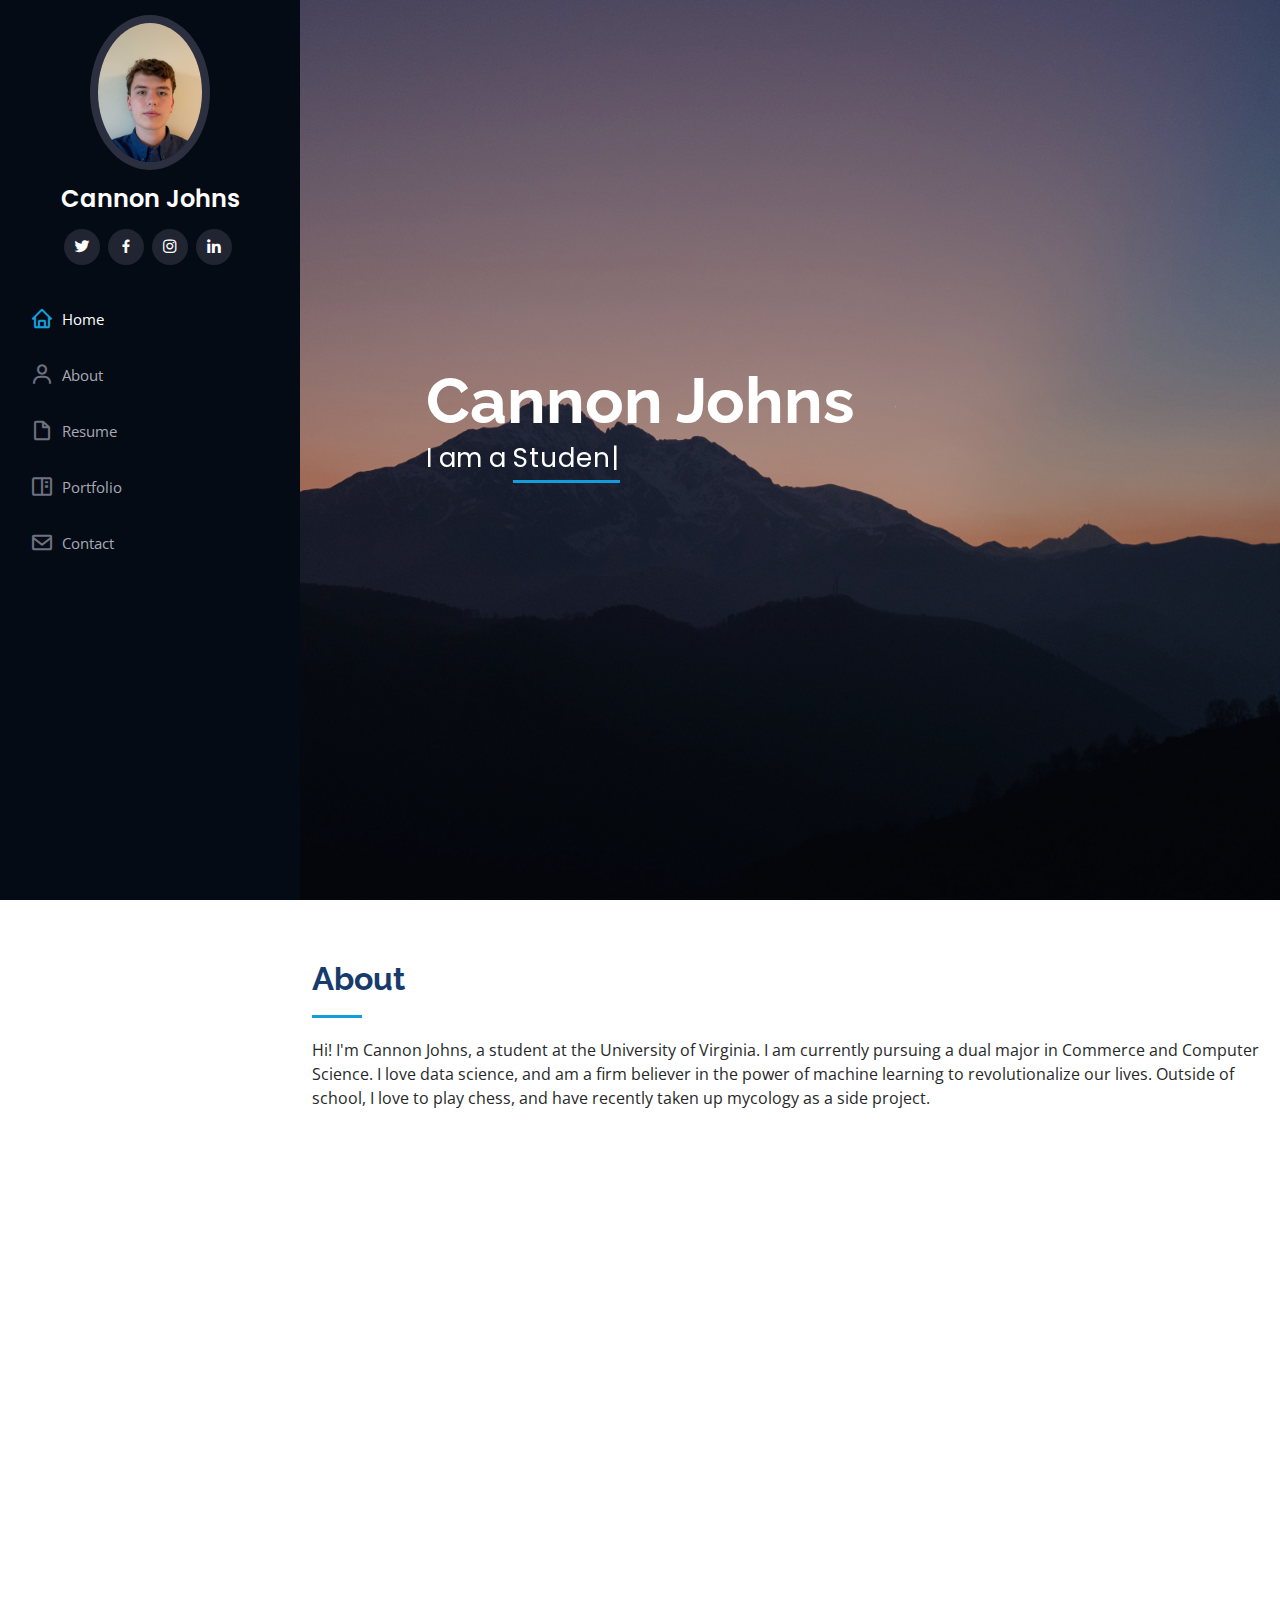
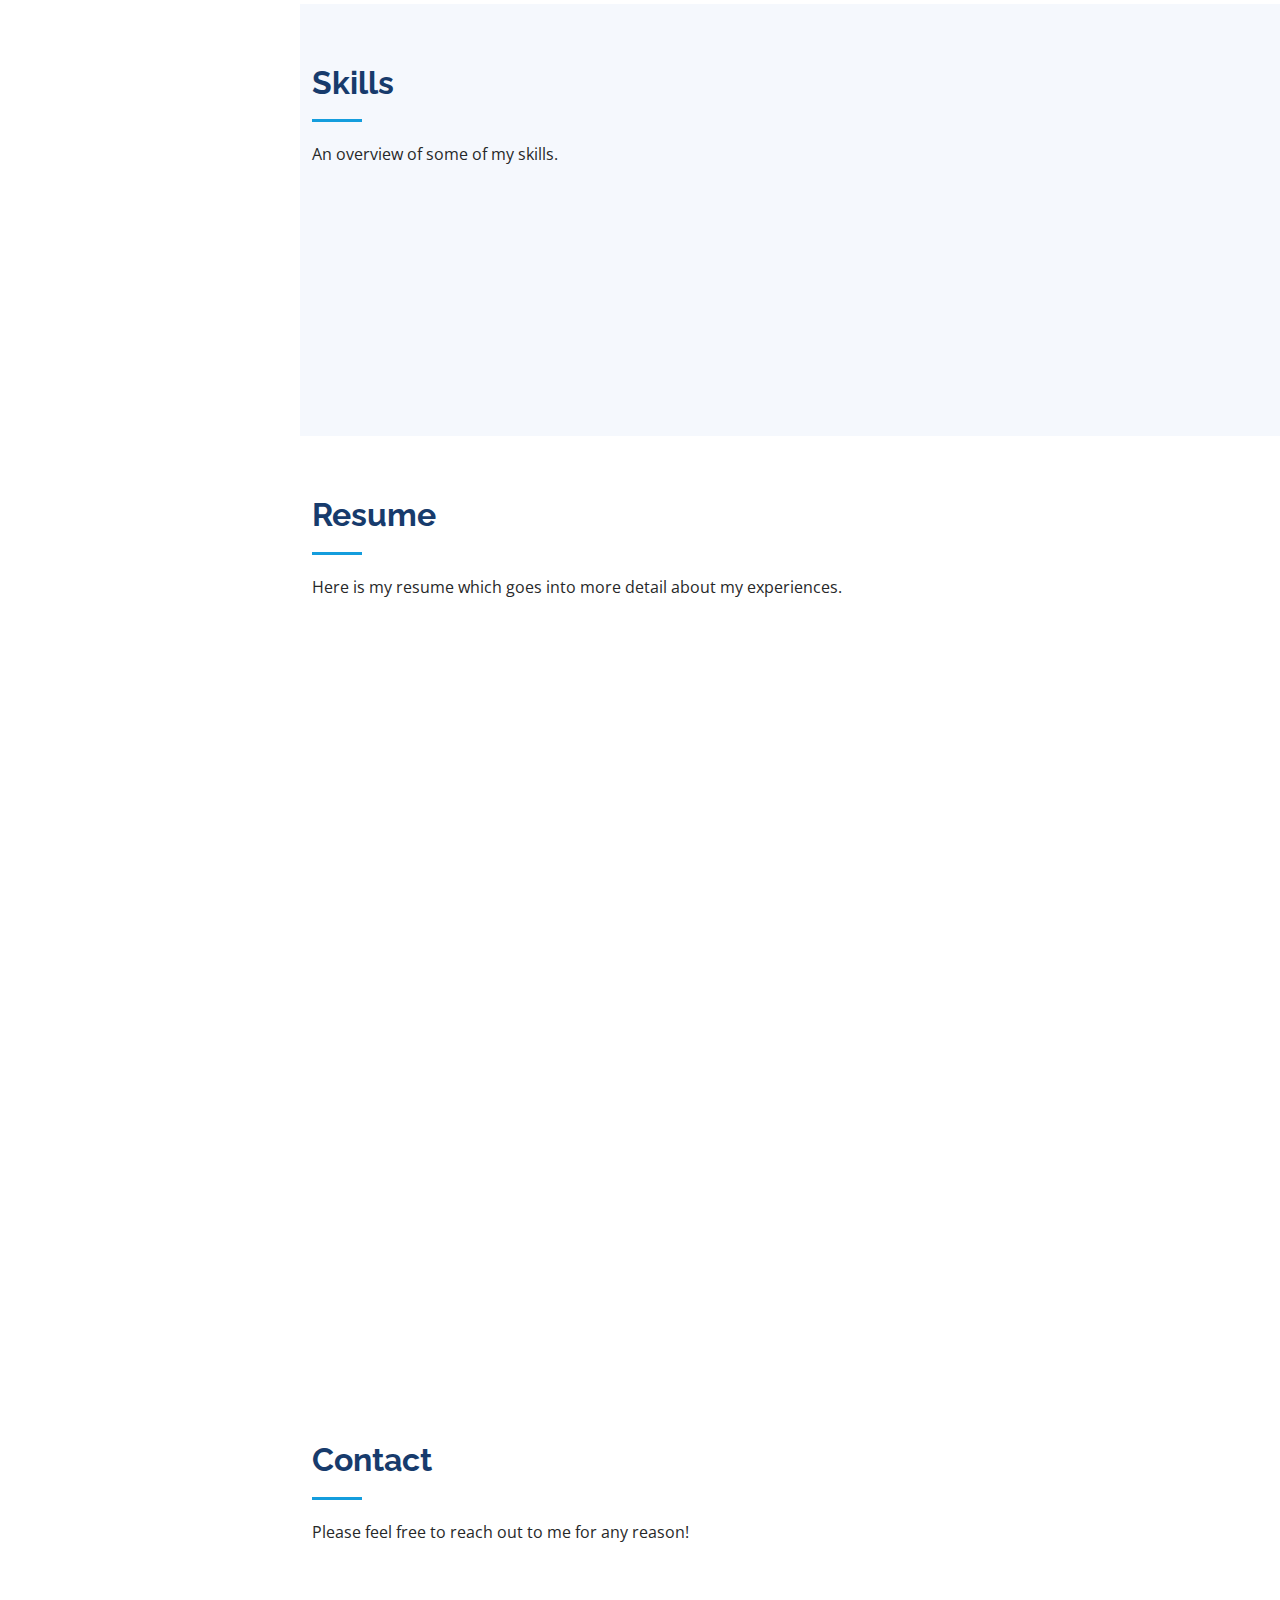
==== commit cde47d83: "update" ====
--- a/index.html
+++ b/index.html
@@ -252,6 +252,7 @@
     </section><!-- End Resume Section -->
 
     <!-- ======= Portfolio Section ======= -->
+      <!--
     <section id="portfolio" class="portfolio section-bg">
       <div class="container">
 
@@ -368,7 +369,6 @@
       </div>
     </section><!-- End Portfolio Section -->
 
-    
 
     <!-- ======= Contact Section ======= -->
     <section id="contact" class="contact">
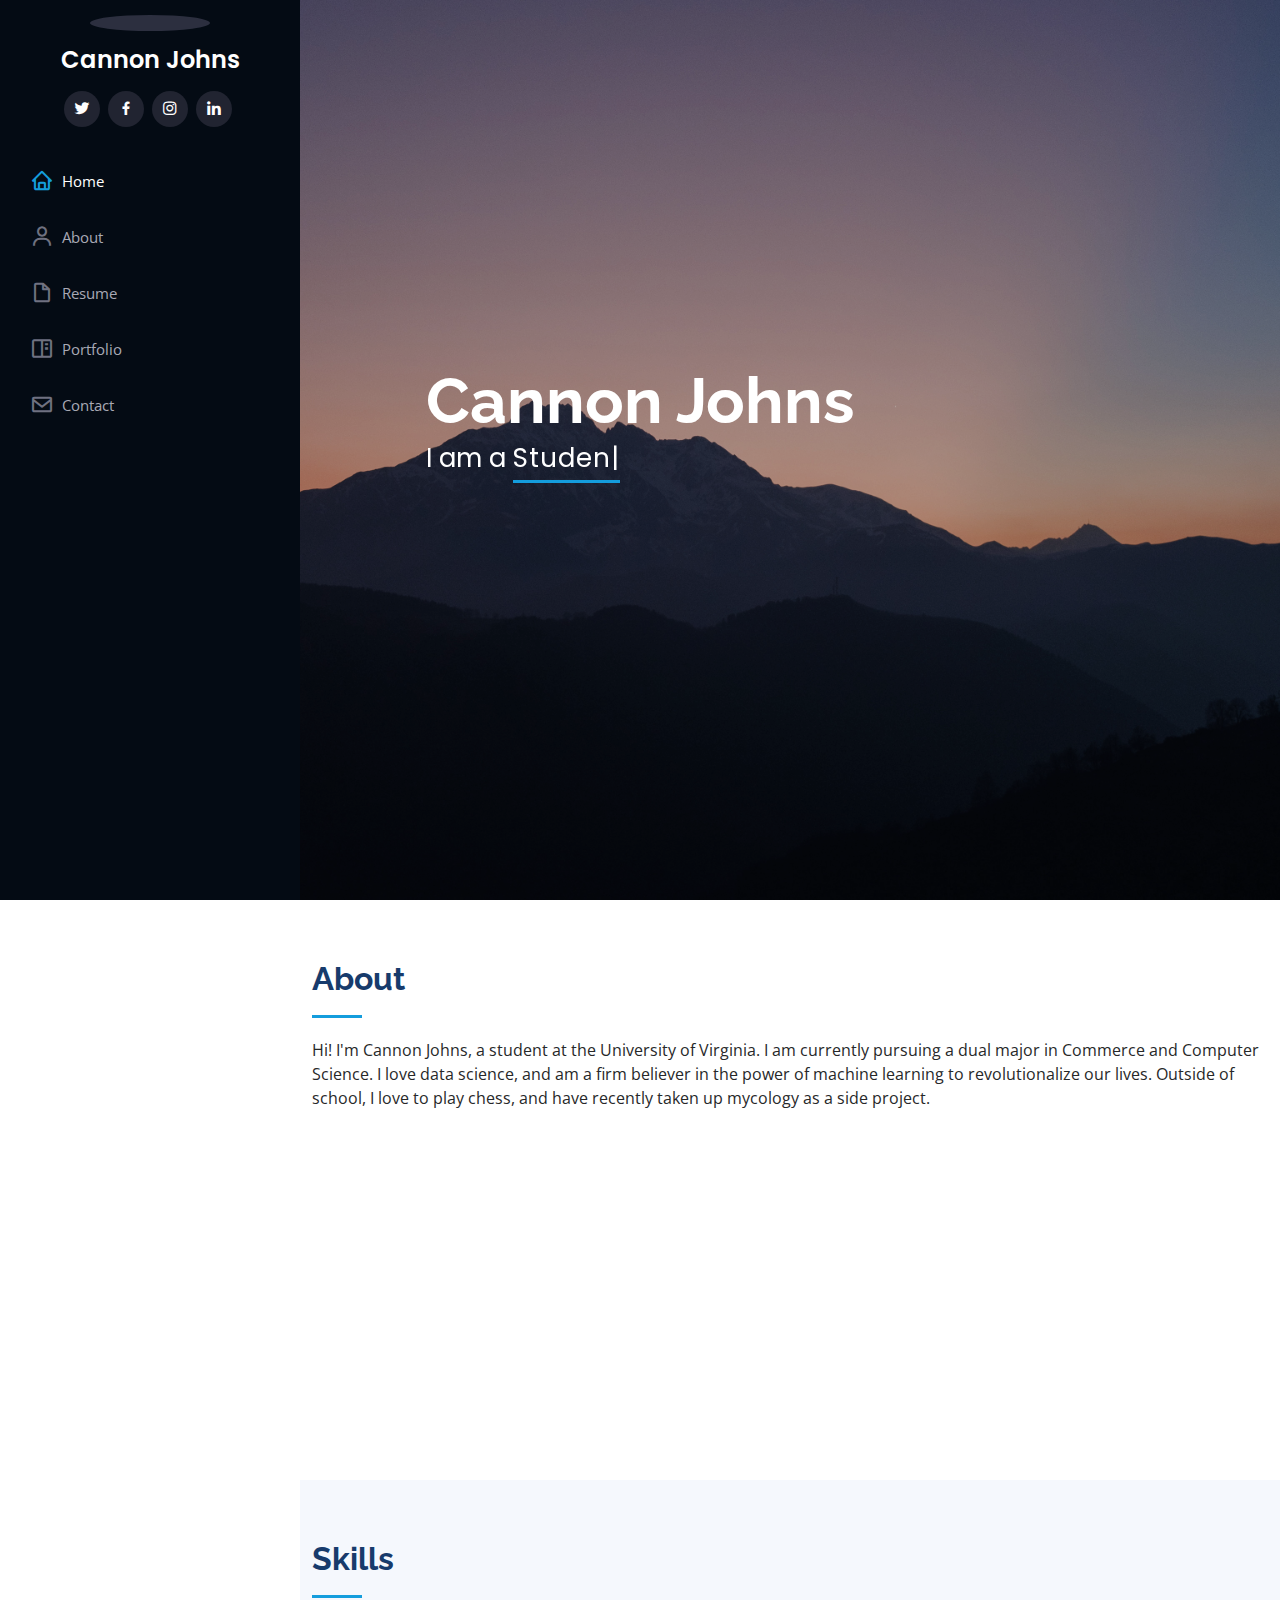
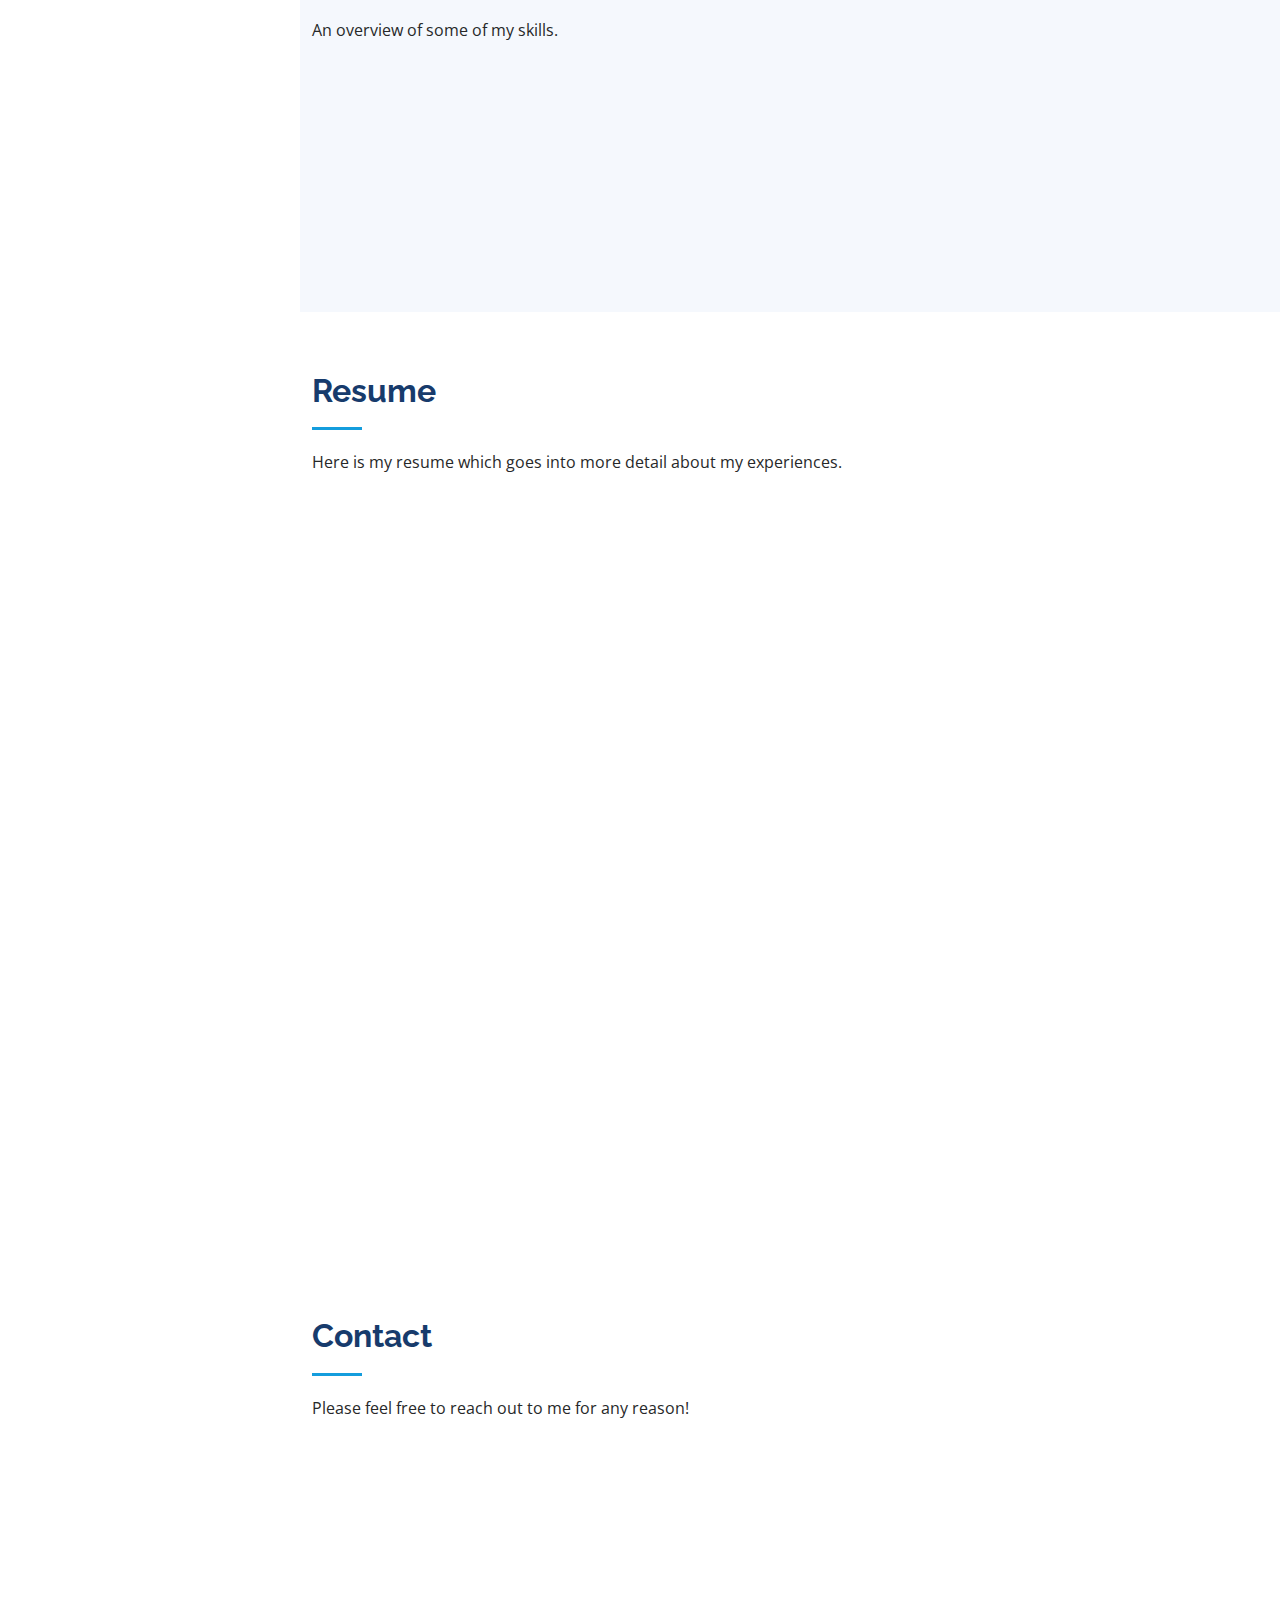
==== commit 86d549f1: "update" ====
--- a/index.html
+++ b/index.html
@@ -40,7 +40,7 @@
     <div class="d-flex flex-column">
 
       <div class="profile">
-        <img src="assets/img/profile-img.jpg" alt="" class="img-fluid rounded-circle">
+        <img src="assets/img/profile-img.png" alt="" class="img-fluid rounded-circle">
         <h1 class="text-light"><a href="index.html">Cannon Johns</a></h1>
         <div class="social-links mt-3 text-center">
           <a href="#" class="twitter"><i class="bx bxl-twitter"></i></a>
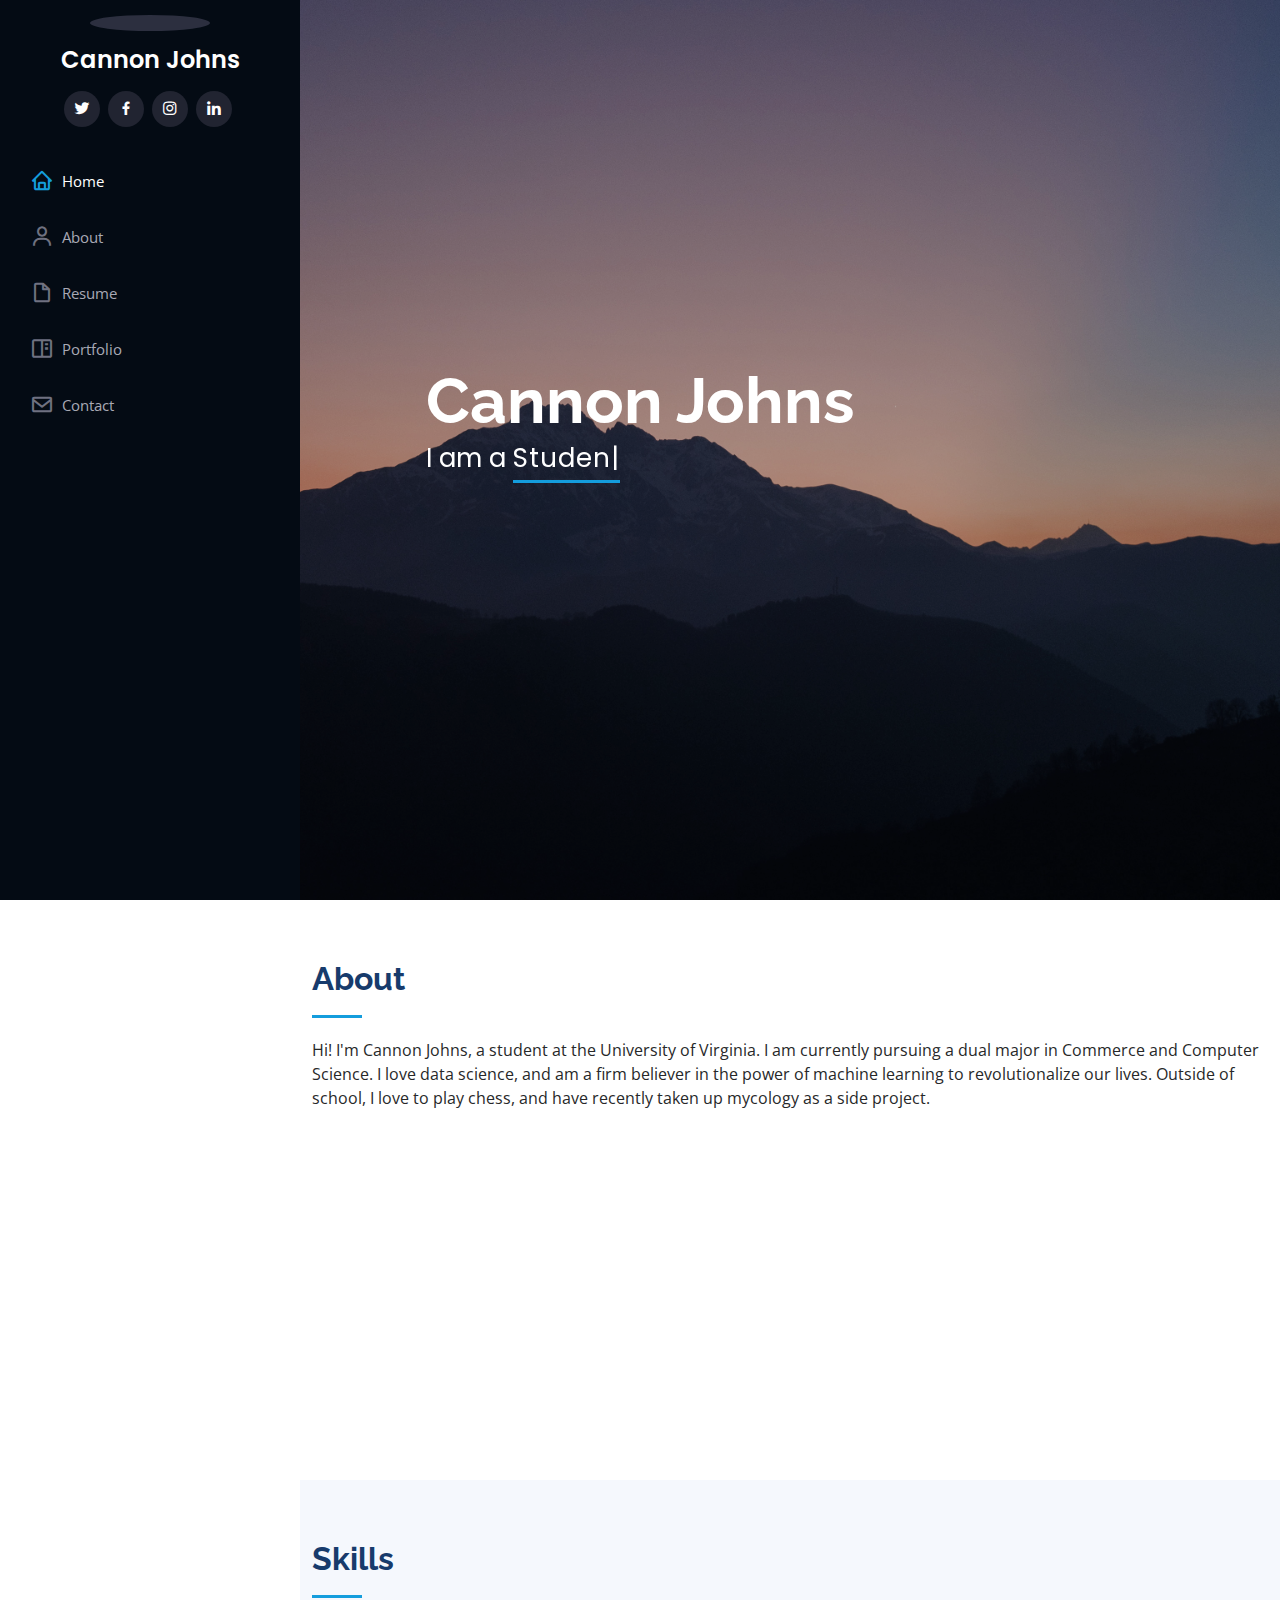
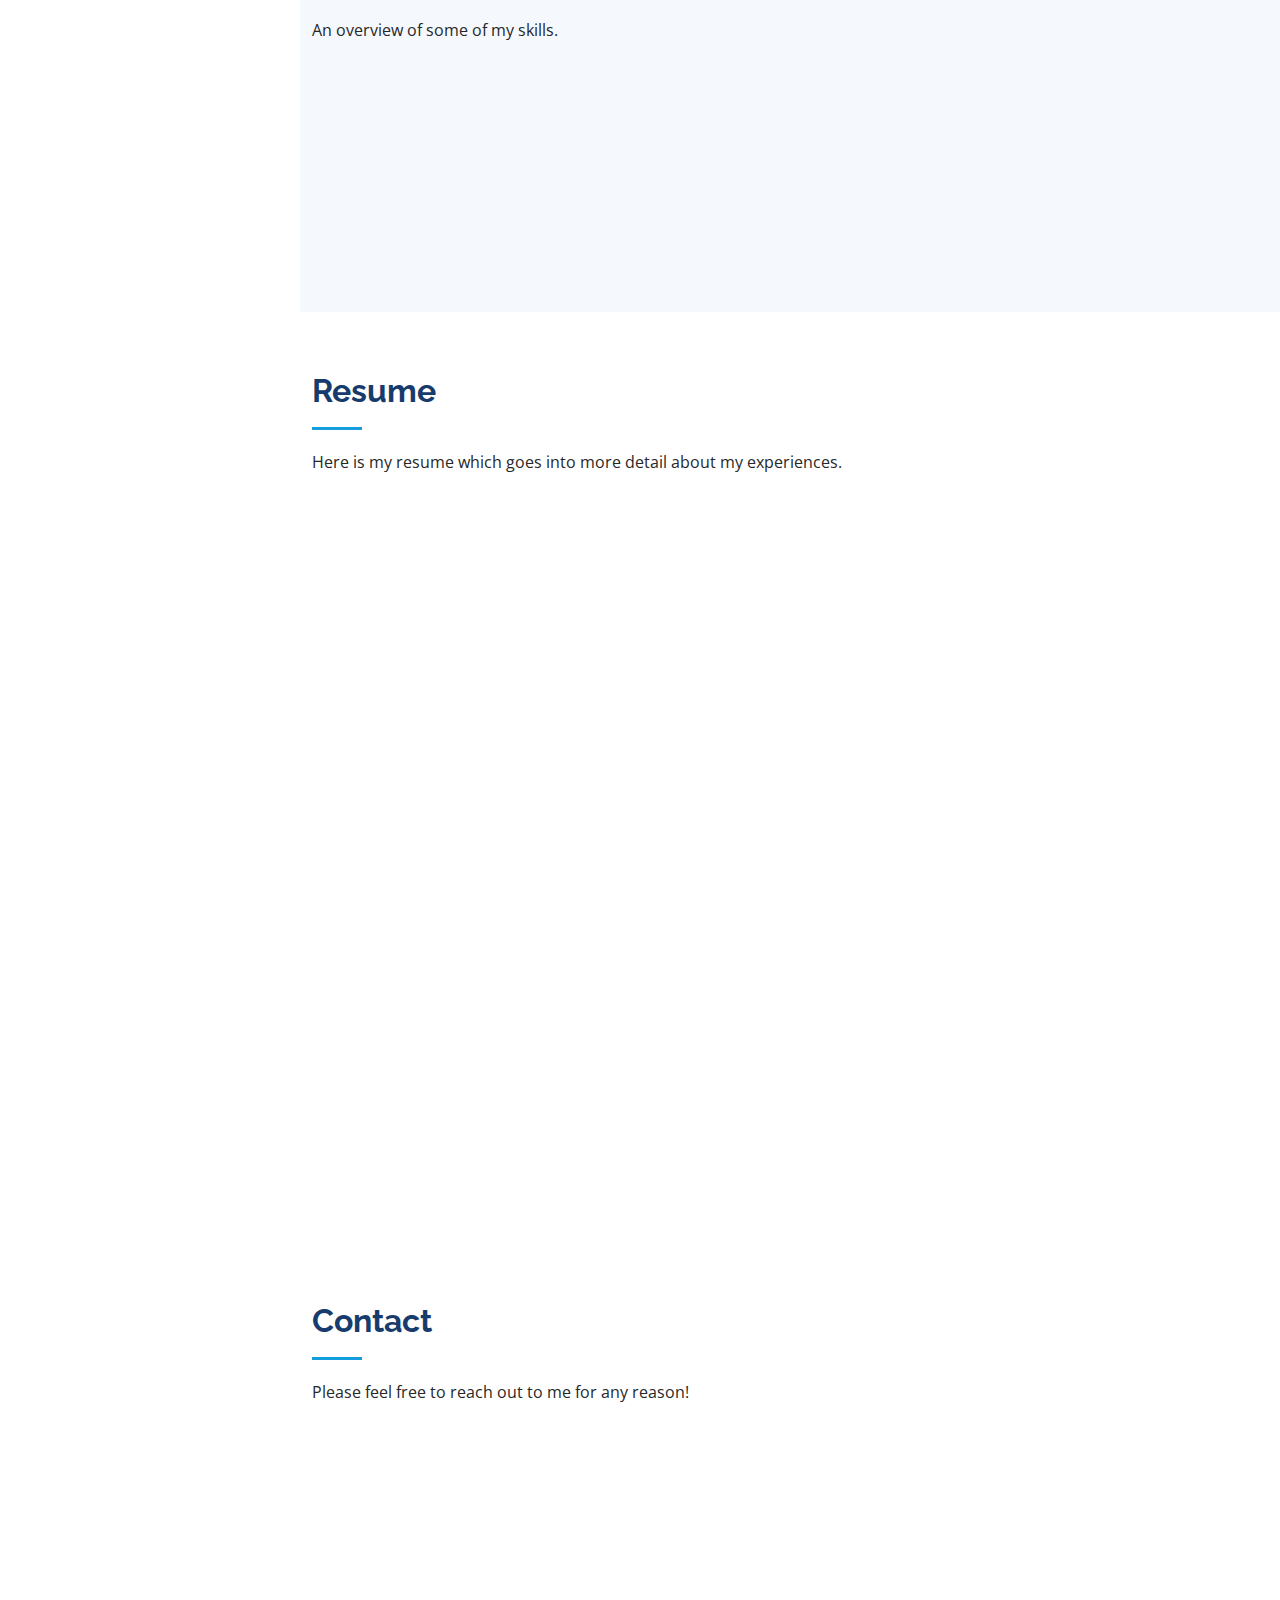
==== commit 2b6aa782: "update" ====
--- a/index.html
+++ b/index.html
@@ -212,13 +212,13 @@
               <h4>Bachelors In Commerce &amp; Computer Science</h4>
               <h5>2020 - 2024</h5>
               <p><em>University of Virginia, Charlottesville, VA</em></p>
-              <p>replace this later</p>
+              <p></p>
             </div>
             <div class="resume-item">
               <h4>High School Diploma</h4>
               <h5>2016 - 2020</h5>
               <p><em>North Broward Preparatory</em></p>
-              <p>Replace this later</p>
+              <p></p>
             </div>
           </div>
           <div class="col-lg-6" data-aos="fade-up" data-aos-delay="100">
@@ -228,21 +228,21 @@
               <h5>2021 - Present</h5>
               <p><em>????</em></p>
               <ul>
-                <li>I</li>
-                <li>Don't </li>
-                <li>Know</li>
-                <li>Yet...</li>
+                <li>To Be Determined!</li>
+                <li>To Be Determined! </li>
+                <li>To Be Determined!</li>
+                <li>To Be Determined!</li>
               </ul>
             </div>
             <div class="resume-item">
-              <h4>Fill in later</h4>
-              <h5>1999 - 1998 :O</h5>
-              <p><em>Fill in later</em></p>
+              <h4>Virginia Case Club</h4>
+              <h5>2020-Present</h5>
+              <p><em>Charlottesville, VA</em></p>
               <ul>
-                <li>Fill in later</li>
-                <li>Fill in later</li>
-                <li>Fill in later</li>
-                <li>Fill in later</li>
+                <li>Learned to read and analyze business cases, and present solutions to real-world business problems</li>
+                <li>Trained to compete in national and international business case competitions, spending over 5 hours a week preparing and practicing</li>
+                <li>Placed third overall in internal case competition</li>
+                <li></li>
               </ul>
             </div>
           </div>
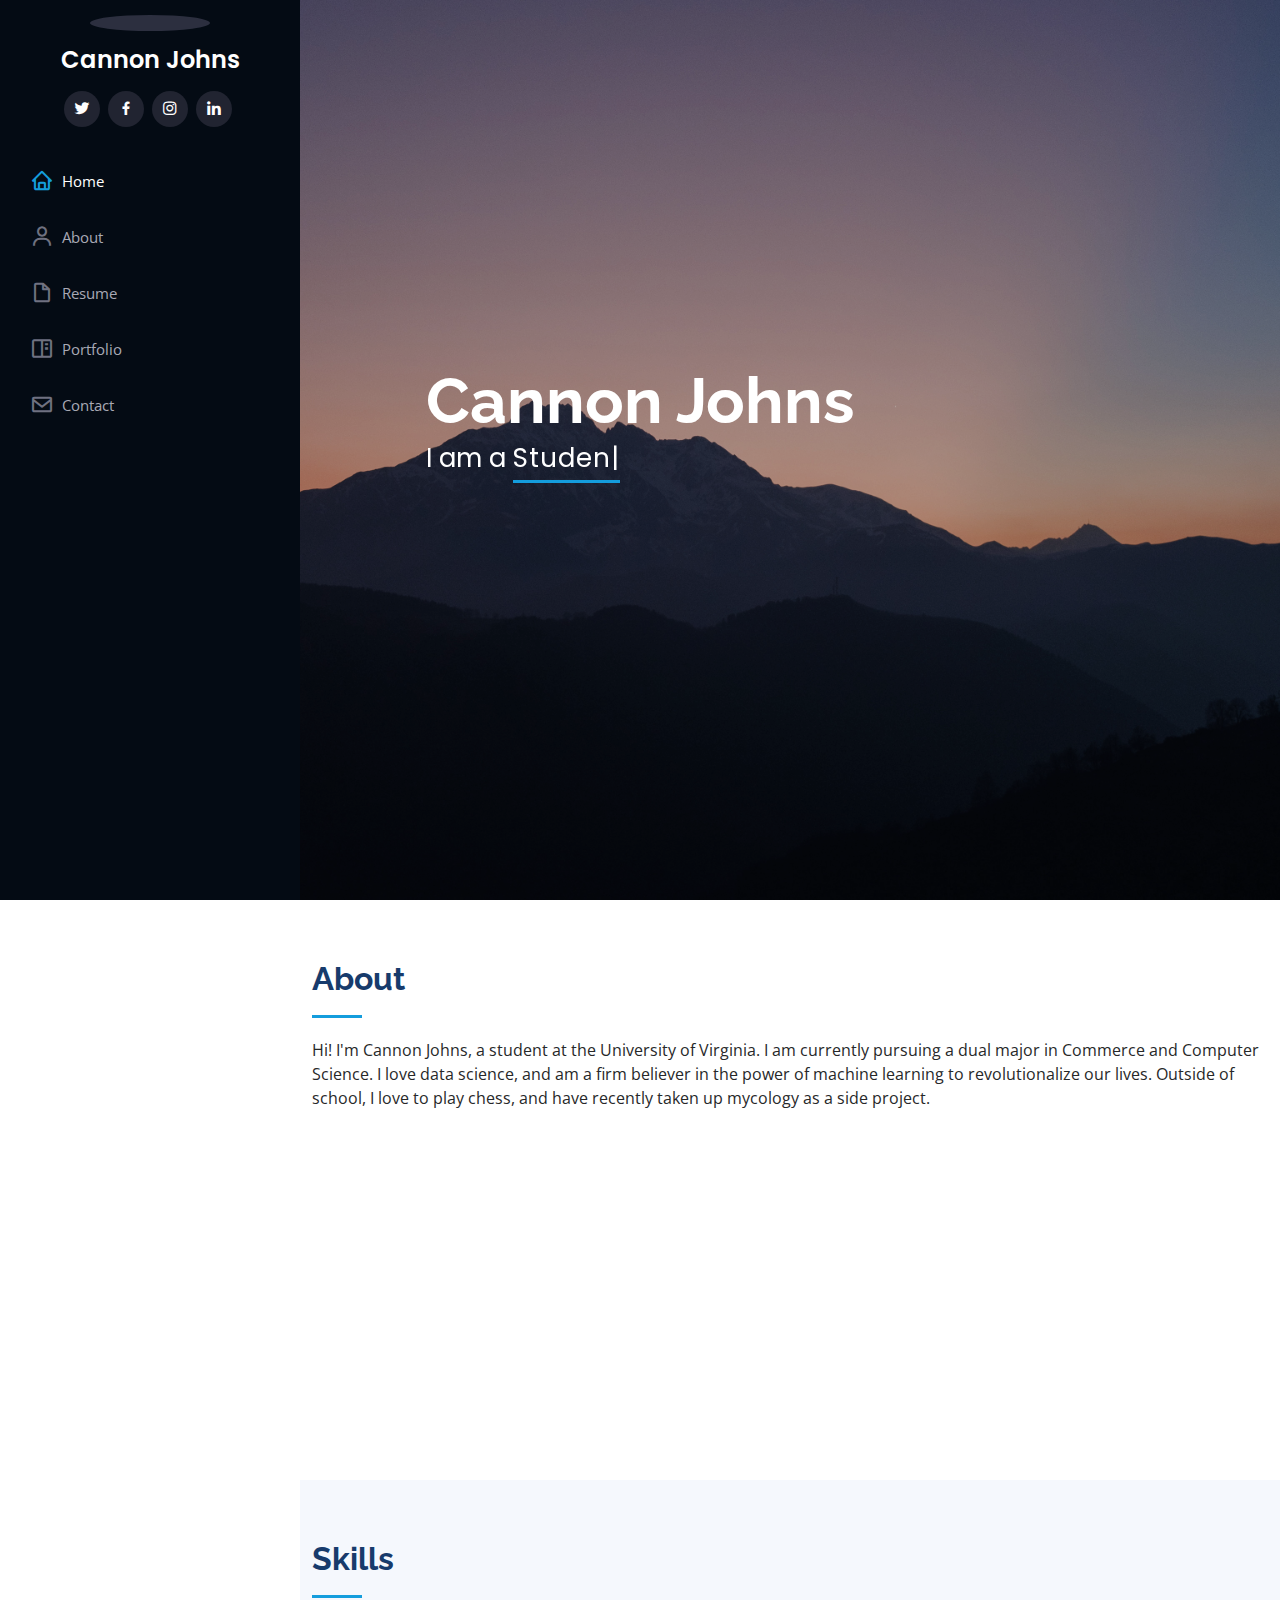
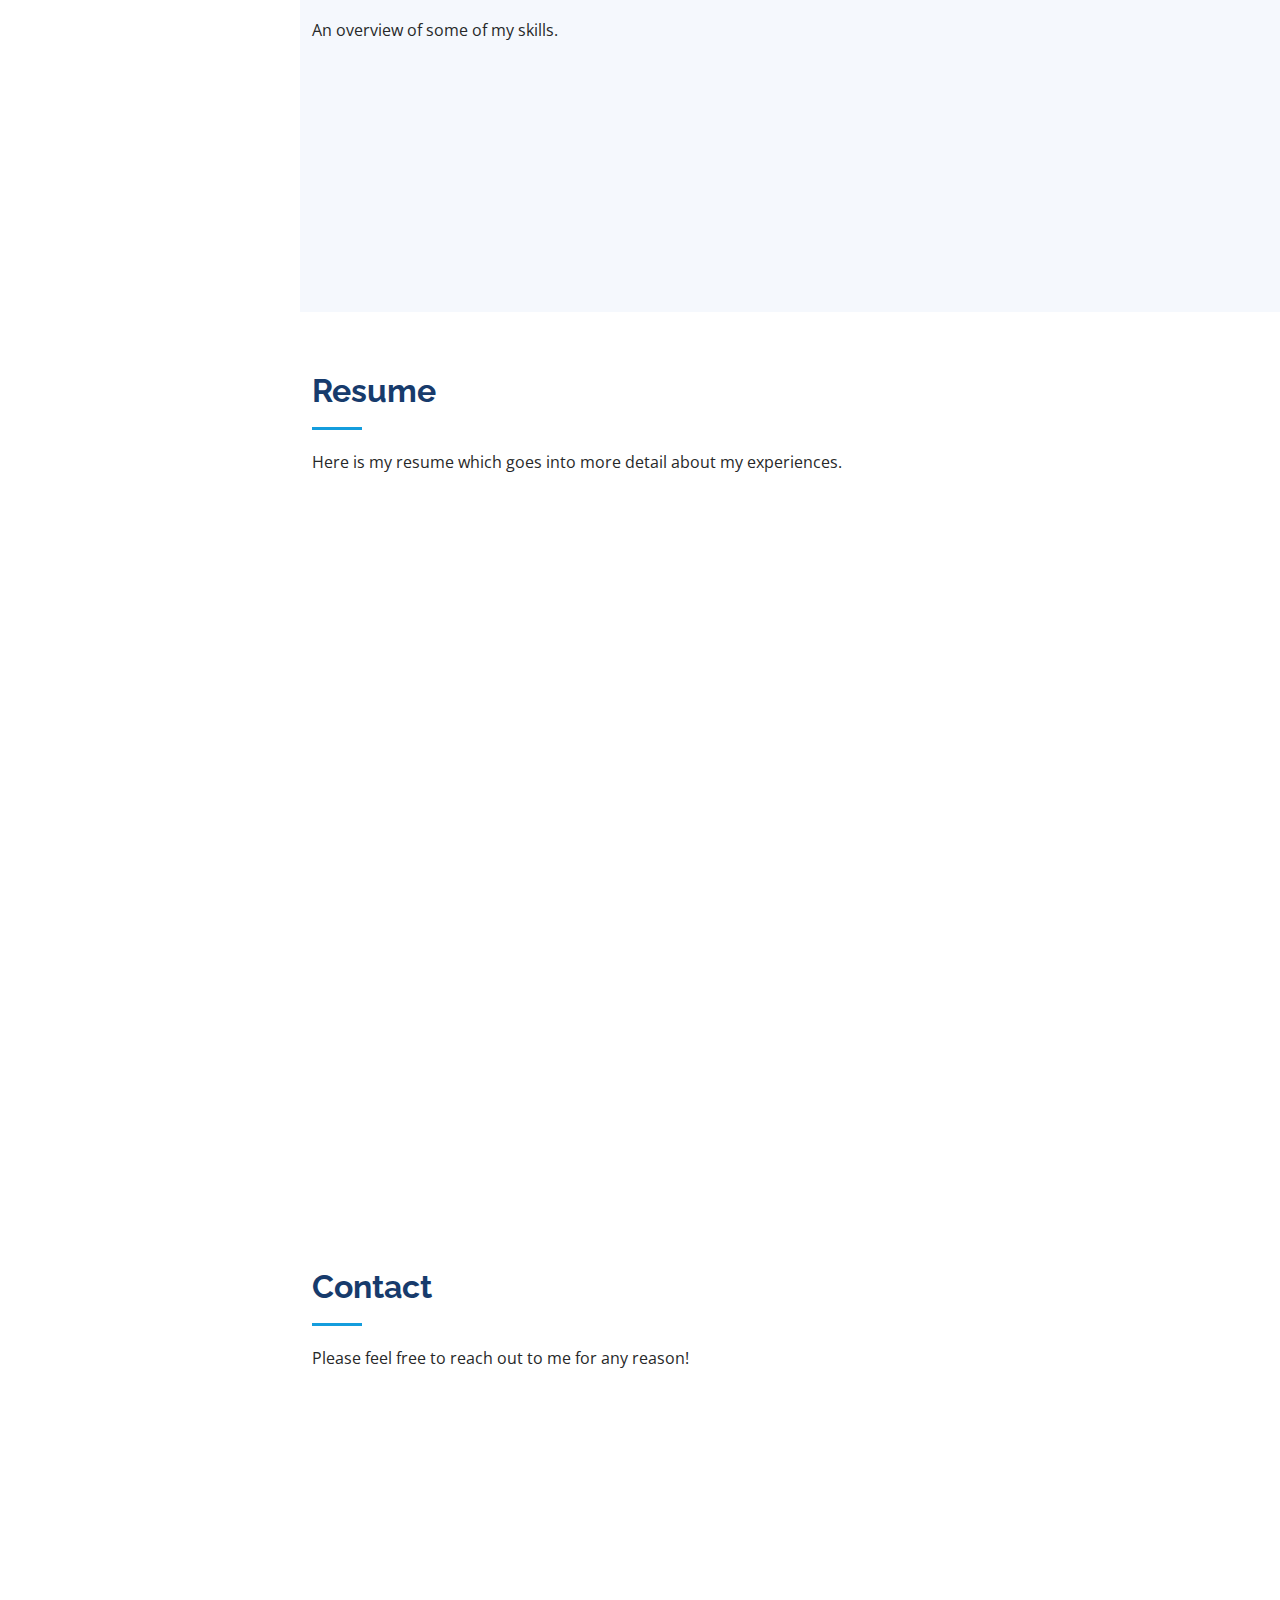
==== commit d23ccbc7: "update" ====
--- a/index.html
+++ b/index.html
@@ -242,7 +242,7 @@
                 <li>Learned to read and analyze business cases, and present solutions to real-world business problems</li>
                 <li>Trained to compete in national and international business case competitions, spending over 5 hours a week preparing and practicing</li>
                 <li>Placed third overall in internal case competition</li>
-                <li></li>
+                
               </ul>
             </div>
           </div>
